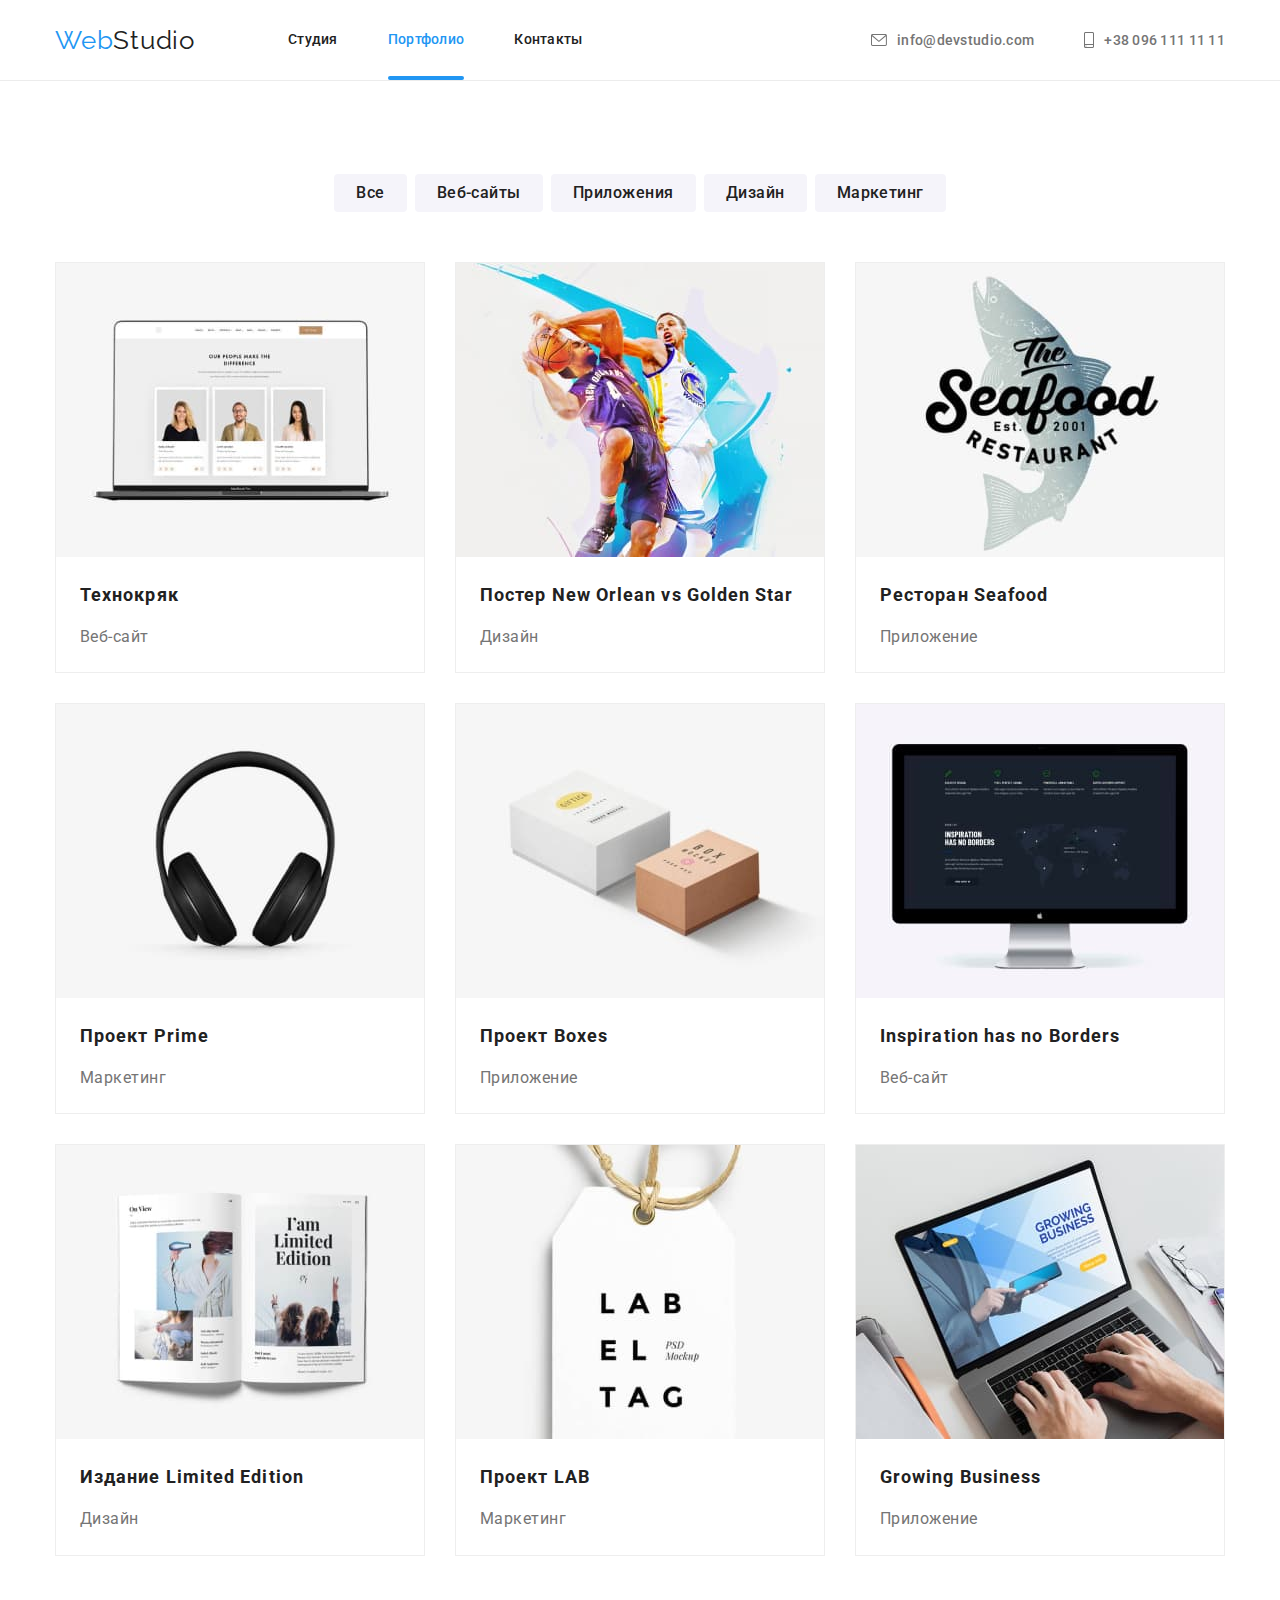
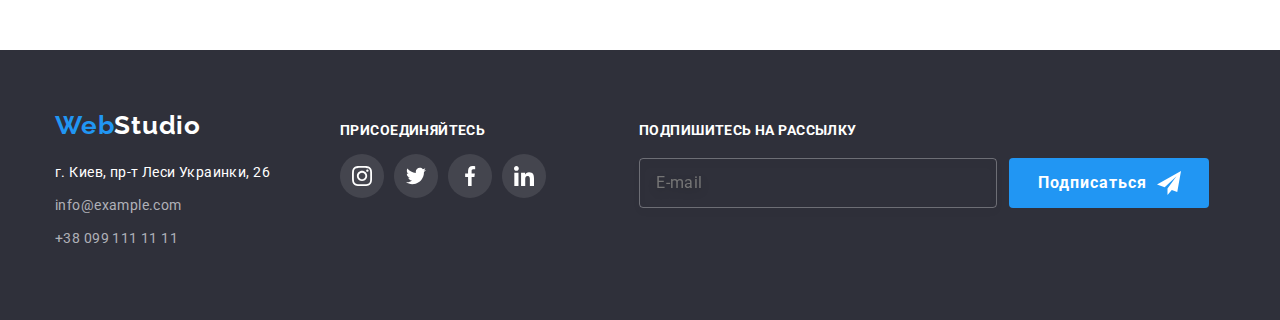
==== portfolio.html @ 24939586 "Копирование с ДЗ-6" ====
<!DOCTYPE html>
<html lang="ru">

<head>
  <meta charset="UTF-8" />
  <meta http-equiv="X-UA-Compatible" content="IE=edge" />
  <meta name="viewport" content="width=device-width, initial-scale=1.0" />
  <title>Document</title>
  <link rel="preconnect" href="https://fonts.googleapis.com" />
  <link rel="preconnect" href="https://fonts.gstatic.com" crossorigin />
  <link href="https://fonts.googleapis.com/css2?family=Raleway:wght@700&family=Roboto:wght@400;500;700;900&display=swap"
    rel="stylesheet" />
  <link rel="stylesheet"
    href="https://cdnjs.cloudflare.com/ajax/libs/modern-normalize/1.1.0/modern-normalize.min.css" />
  <link rel="stylesheet" href="./css/styles.css" />
</head>

<body class="page">
  <!-- Шапка сайта -->
  <header class="page-header">
    <nav class="container main-nav">
      <a href="./index.html" class="logo"> <span class="logos">Web</span>Studio</a>
      <ul class="site-nav list">
        <li class="lists"><a href="./index.html" class="link">Студия</a></li>
        <li class="lists"><a href="#" class="link current current-line">Портфолио</a></li>
        <li class="lists"><a href="#" class="link">Контакты</a></li>
      </ul>
      <ul class="contacts list">
        <li class="lists">
          <a href="mailto:info@devstudio.com" class="contact">
            <svg class="email-icon" width="16" height="12">
              <use href="./images/icons.svg?v=2#icon-email"></use>
            </svg>info@devstudio.com
          </a>
        </li>
        <li class="lists">
          <a href="tel:+380961111111" class="contact">
            <svg class="phone-icon" width="10" height="16">
              <use href="./images/icons.svg?v=2#icon-phone"></use>
            </svg>+38 096 111 11 11
          </a>
        </li>
      </ul>
    </nav>
  </header>

  <main class="main">
    <!-- Кнопки -->
    <section class="buttons">
      <div class="container">
        <h1 class="buttons-title-hidden">Галерея</h1>
        <ul class="button-items list">
          <li class="button-item">
            <button type="button" class="button primery">Все</button>
          </li>
          <li class="button-item">
            <button type="button" class="button primery">Веб-сайты</button>
          </li>
          <li class="button-item">
            <button type="button" class="button primery">Приложения</button>
          </li>
          <li class="button-item">
            <button type="button" class="button primery">Дизайн</button>
          </li>
          <li class="button-item">
            <button type="button" class="button primery">Маркетинг</button>
          </li>
        </ul>

        <!--Наши работы -->

        <ul class="project-list list">
          <li class="project-item">
            <a href="#">
              <div class="project-solution">
                <img src="./images/технокряк.jpg" alt="ноутбук" width="370" />
                <p class="project-text">Технокряк это современная площадка распространения коронавируса. Компании
                  используют эту платформу для цифрового
                  шпионажа и атак на защищённые сервера конкурентов.</p>
              </div>
              <div class="project-after-item">
                <h2 class="caption" te>Технокряк</h2>
                <p class="lead">Веб-сайт</p>
              </div>
            </a>
          </li>
          <li class="project-item">
            <a href="#">
              <div class="project-solution">
                <img src="./images/постерNEW.jpg" alt="баскетболисты" width="370" />
                <p class="project-text">Технокряк это современная площадка распространения коронавируса. Компании
                  используют эту платформу для цифрового
                  шпионажа и атак на защищённые сервера конкурентов.</p>
              </div>
              <div class="project-after-item">
                <h2 class="caption">Постер New Orlean vs Golden Star</h2>
                <p class="lead">Дизайн</p>
              </div>
            </a>
          </li>
          <li class="project-item">
            <a href="#">
              <div class="project-solution">
                <img src="./images/ресторан.jpg" alt="Рыба" width="370" />
                <p class="project-text">Технокряк это современная площадка распространения коронавируса. Компании
                  используют эту платформу для цифрового
                  шпионажа и атак на защищённые сервера конкурентов.</p>
              </div>
              <div class="project-after-item">
                <h2 class="caption">Ресторан Seafood</h2>
                <p class="lead">Приложение</p>
              </div>
            </a>
          </li>
          <li class="project-item">
            <a href="#">
              <div class="project-solution">
                <img src="./images/проектPrime.jpg" alt="наушники" width="370" />
                <p class="project-text">Технокряк это современная площадка распространения коронавируса. Компании
                  используют эту платформу для цифрового
                  шпионажа и атак на защищённые сервера конкурентов.</p>
              </div>
              <div class="project-after-item">
                <h2 class="caption">Проект Prime</h2>
                <p class="lead">Маркетинг</p>
              </div>
            </a>
          </li>
          <li class="project-item">
            <a href="#">
              <div class="project-solution">
                <img src="./images/проектBoxes.jpg" alt="коробки" width="370" />
                <p class="project-text">Технокряк это современная площадка распространения коронавируса. Компании
                  используют эту платформу для цифрового
                  шпионажа и атак на защищённые сервера конкурентов.</p>
              </div>
              <div class="project-after-item">
                <h2 class="caption">Проект Boxes</h2>
                <p class="lead">Приложение</p>
              </div>
            </a>
          </li>
          <li class="project-item">
            <a href="#">
              <div class="project-solution">
                <img src="./images/inspiration.jpg" alt="макбук" width="370" />
                <p class="project-text">Технокряк это современная площадка распространения коронавируса. Компании
                  используют эту платформу для цифрового
                  шпионажа и атак на защищённые сервера конкурентов.</p>
              </div>
              <div class="project-after-item">
                <h2 class="caption">Inspiration has no Borders</h2>
                <p class="lead">Веб-сайт</p>
              </div>
            </a>
          </li>
          <li class="project-item">
            <a href="#">
              <div class="project-solution">
                <img src="./images/издание.jpg" alt="журнал" width="370" />
                <p class="project-text">Технокряк это современная площадка распространения коронавируса. Компании
                  используют эту платформу для цифрового
                  шпионажа и атак на защищённые сервера конкурентов.</p>
              </div>
              <div class="project-after-item">
                <h2 class="caption">Издание Limited Edition</h2>
                <p class="lead">Дизайн</p>
              </div>
            </a>
          </li>
          <li class="project-item">
            <a href="#">
              <div class="project-solution">
                <img src="./images/проектLab.jpg" alt="бирка" width="370" height="294" />
                <p class="project-text">Технокряк это современная площадка распространения коронавируса. Компании
                  используют эту платформу для цифрового
                  шпионажа и атак на защищённые сервера конкурентов.</p>
              </div>
              <div class="project-after-item">
                <h2 class="caption">Проект LAB</h2>
                <p class="lead">Маркетинг</p>
              </div>
            </a>
          </li>
          <li class="project-item">
            <a href="#">
              <div class="project-solution">
                <img src="./images/growing.jpg" alt="руки на клавиатуре" width="370" />
                <p class="project-text">Технокряк это современная площадка распространения коронавируса. Компании
                  используют эту платформу для цифрового
                  шпионажа и атак на защищённые сервера конкурентов.</p>
              </div>
              <div class="project-after-item">
                <h2 class="caption">Growing Business</h2>
                <p class="lead">Приложение</p>
              </div>
            </a>
          </li>
        </ul>
      </div>
    </section>
  </main>

  <footer class="footer-menu">
    <!-- Подвал -->
    <div class="container footer">
      <div class="footer-container">
        <a href="./index.html" class="footer-logo">
          <span class="logos">Web</span>Studio</a>
        <address class="address">
          <ul class="address-list list">
            <li class="address-item">
              <a href="" class="footer-address">г. Киев, пр-т Леси Украинки, 26</a>
            </li>
            <li class="address-item">
              <a href="mailto:info@example.com" class="footer-contact">info@example.com</a>
            </li>
            <li class="address-item">
              <a href="tel:+380991111111" class="footer-contact">+38 099 111 11 11</a>
            </li>
          </ul>
        </address>
      </div>
      <div class="aside">
        <h3 class="aside-title">Присоединяйтесь</h3>
        <ul class="aside-list list">
          <li class="aside-item">
            <a href="#" class="aside-link">
              <svg class="aside-icon">
                <use href="./images/icons.svg?v=2#icon-instagram"></use>
              </svg>
            </a>
          </li>
          <li class="aside-item">
            <a href="#" class="aside-link">
              <svg class="aside-icon">
                <use href="./images/icons.svg?v=2#icon-twitter"></use>
              </svg>
            </a>
          </li>
          <li class="aside-item">
            <a href="#" class="aside-link">
              <svg class="aside-icon">
                <use href="./images/icons.svg?v=2#icon-facebook"></use>
              </svg>
            </a>
          </li>
          <li class="aside-item">
            <a href="#" class="aside-link">
              <svg class="aside-icon">
                <use href="./images/icons.svg?v=2#icon-linkedin"></use>
              </svg>
            </a>
          </li>
        </ul>
      </div>
      <div class="footer-middle">
        <h3 class="middle-title">Подпишитесь на рассылку</h3>
        <form action="middle-form">
          <div class="middle-field">
            <label class="middle-label" for="user-email"></label>
            <input type="text" class="middle-input" name="user-email" placeholder="E-mail" minlength="2"
              id="user-email" />
            <div class="middle-submit">
              <button type="submit" class="button-middle">
                <svg class="middle-icon" width="24" heidht="24">
                  <use href="./images/icons.svg?v=2#icon-iconsend"></use>
                </svg>Подписаться</button>
            </div>
          </div>
        </form>
      </div>
  </footer>
</body>

</html>
---- css/styles.css ----
.html {
  box-sizing: border-box;
}

a {
  text-decoration: none;
}

*,
*::before,
*::after {
  /* box-sizing: inherit; */
}

:root {
  --primary-text-color: #212121;
  --secondory-text-color: #757575;
  --text-title-color: #ffffff;
  --accent-color: #2196f3;
  --accent-shadow-color: rgba(0, 0, 0, 0.15);
  --primary-bg-color: #ffffff;
  --secondary-bg-color: #f5f4fa;
  --top-line-bg-color: #ececec;
  --footer-bg-color: #2f303a;
  --box-project-color: #eeeeee;
  --box-klients-color: #afb1b8;
  --first-social-color: #afb1b8;
  --secondary-social-color: #ffffff;
  --background-social-color: #2196f3;
  --footer-social-color: rgba(255, 255, 255, 0.1);
  --footer-contact-color: color:  rgba(255, 255, 255, 0.6);
  --feature-bg-color: rgba(47, 48, 58, 0.8);
  --overlay-modal-color: rgba(0, 0, 0, 0.2);
  --project-bg-color: rgba(33, 150, 243, 0.9);
  --close-icon-color: #000000;
}

.page {
  margin: 0;
  padding-top: 80px;
  font-family: Roboto, sans-serif;
  color: var(--primary-text-color);
}

.container {
  display: block;
  width: 1200px;
  padding-left: 15px;
  padding-right: 15px;
  margin: 0 auto;
}

h1,
h2,
h3,
h4,
h5,
h6,
p,
ul {
  margin-top: 0;
  margin-bottom: 0;
}

button {
  cursor: pointer;
}

img {
  display: block;
}

.list {
  padding: 0;
  margin: 0;
  list-style: none;
}

.visually-hidden {
  position: absolute;
  white-space: nowrap;
  width: 1px;
  height: 1px;
  overflow: hidden;
  border: 0;
  padding: 0;
  clip: rect(0 0 0 0);
  clip-path: inset(50%);
  margin: -1px;
}
/* CSS для imdex.html */

/* Шапка сайта */

.page-header {
  position: fixed;
  width: 100%;
  top: 0;
  left: 0;
  min-height: 80px;
  background-color: var(--primary-bg-color);
  z-index: 1;
}

.main-nav {
  display: flex;
  align-items: center;
}

.logo {
  font-family: Raleway;
  font-size: 26px;
  line-height: 1.19;
  letter-spacing: 0.03em;
  color: var(--primary-text-color);
}

.logos {
  color: var(--accent-color);
}

.site-nav {
  display: flex;
  margin-left: 93px;
}

.site-nav .lists:last-child {
  margin-right: 0;
}

.site-nav .lists + .lists {
  margin-left: 50px;
}

.link {
  position: relative;
}

.link.current-line::after {
  position: absolute;
  left: 0;
  bottom: 0;
  content: "";
  width: 100%;
  height: 4px;
  background-color: var(--accent-color);
  border-radius: 2px;
}

.site-nav .link {
  display: block;
  padding-top: 32px;
  padding-bottom: 32px;

  font-weight: 500;
  font-size: 14px;
  line-height: 1.14;
  letter-spacing: 0.02em;
  color: var(--primary-text-color);

  transition: color 250ms cubic-bezier(0.4, 0, 0.2, 1);
}

.site-nav .link:hover,
.site-nav .link:focus {
  color: var(--accent-color);
}

.site-nav .link.current {
  color: var(--accent-color);
}

.contacts {
  display: flex;
  position: relative;
  align-items: center;
  margin-left: auto;
}

.contacts .lists + .lists {
  margin-left: 50px;
}

.contacts .contact {
  font-weight: 500;
  font-size: 14px;
  line-height: 16px;
  letter-spacing: 0.02em;
  color: var(--secondory-text-color);
}

.email-icon,
.phone-icon {
  margin-right: 10px;
}

.contact {
  display: flex;
  align-items: center;
  justify-content: center;
  fill: var(--secondory-text-color);
  padding: 32px 0px;

  transition: color fill 250ms cubic-bezier(0.4, 0, 0.2, 1),
    fill 250ms cubic-bezier(0.4, 0, 0.2, 1);
}

.contact + .contact {
  margin-right: 10px;
}

.contacts .contact:hover,
.contacts .contact:focus {
  color: var(--accent-color);
}

.contact:hover .email-icon,
.contact:hover .phone-icon,
.contact:focus .email-icon,
.contact:focus .phone-icon {
  fill: var(--accent-color);
}

.page-header {
  border-bottom: 1px solid var(--top-line-bg-color);
}

/* Герой */

.hero {
  padding-top: 200px;
  padding-bottom: 200px;
  text-align: center;
  background-color: var(--footer-bg-color);
  color: var(--text-title-color);
}

.hero-img {
  position: relative;
  display: block;
  max-width: 1600px;
  min-height: 600px;
  margin-right: auto;
  margin-left: auto;
  background: linear-gradient(
      to right,
      rgba(47, 48, 58, 0.4),
      rgba(47, 48, 58, 0.4)
    ),
    url("../images/hero.jpg");
}

.hero-title {
  margin: 0 auto;
  margin-bottom: 30px;
  width: 696px;
  font-weight: 900;
  font-size: 44px;
  line-height: 1.36;
  letter-spacing: 0.06em;
  text-transform: uppercase;
  color: var(--text-title-color);
}

.button {
  display: inline-block;
  border-radius: 4px;
  border: transparent;
  padding: 10px 32px;

  font-family: Roboto;
  font-weight: bold;
  font-size: 16px;
  line-height: 1.9;

  align-items: center;
  text-align: center;
  letter-spacing: 0.06em;
  color: var(--text-title-color);
  background-color: var(--accent-color);
  cursor: pointer;
  box-shadow: 0px 4px 4px var(--accent-shadow);
}

/* Особенности */

.section {
  padding-top: 94px;
  padding-bottom: 94px;
}

.box-icon {
  display: inline-flex;
  justify-content: center;
  align-items: center;
  width: 270px;
  height: 120px;
  background-color: var(--secondary-bg-color);
  background-repeat: no-repeat;
  margin-bottom: 30px;
  border-radius: 4px;
}

.item-icon {
  width: 70px;
  height: 70px;
}

.title {
  margin-bottom: 10px;

  font-style: normal;
  font-weight: bold;
  font-size: 14px;
  line-height: 1.14;
  letter-spacing: 0.03em;
  text-transform: uppercase;
  color: var(--primary-text-color);
}

.text {
  font-style: normal;
  font-weight: normal;
  font-size: 14px;
  line-height: 1.71;
  letter-spacing: 0.03em;
  color: var(--secondory-text-color);
}

.feature-list {
  display: flex;
}

.item {
  width: 270px;
}

.feature-list .item + .item {
  margin-left: 30px;
}

.feature-list .title {
  color: var(--primary-text-color);
}

.feature-list .text {
  color: var(--secondory-text-color);
}
/* Чем мы занимаемся */

.section-work {
  padding-bottom: 94px;
}

.work {
  margin-bottom: 50px;

  font-weight: bold;
  font-size: 36px;
  line-height: 1.17;
  text-align: center;
  letter-spacing: 0.03em;
}

.section-work .work {
  color: var(--primary-text-color);
}

.work-list {
  display: flex;
  justify-content: space-between;
}

.product-apps {
  position: relative;
}

.product-apps::before {
  position: absolute;
  content: "";
  width: 370px;
  height: 70px;
  bottom: 1%;
  background-color: var(--feature-bg-color);
}

.product-apps-text {
  position: absolute;
  bottom: -8%;
  right: 15%;
  width: 270px;
  height: 70px;
  font-weight: bold;
  font-size: 14px;
  line-height: 16px;
  text-align: center;
  letter-spacing: 0.03em;
  text-transform: uppercase;
  color: var(--text-title-color);
}

/* Наша команда */

.user {
  padding-top: 94px;
  padding-bottom: 94px;
  background-color: var(--secondary-bg-color);
}

.galery {
  margin-bottom: 50px;
  font-weight: bold;
  font-size: 36px;
  line-height: 1.16;
  text-align: center;
  letter-spacing: 0.03em;
}

.galery-list {
  display: flex;
  justify-content: space-between;
}

.user .galery {
  color: var(--primary-text-color);
}

.galery-item {
  margin-left: 30px;
  box-shadow: 0px 1px 3px rgba(0, 0, 0, 0.12), 0px 1px 1px rgba(0, 0, 0, 0.14),
    0px 2px 1px rgba(0, 0, 0, 0.2);
  border-radius: 0px 0px 4px 4px;
  background-color: var(--primary-bg-color);
}

.galery-item:nth-last-child(4n) {
  margin-left: 0;
}

.head {
  padding-top: 30px;
}

.headline {
  margin-bottom: 10px;
  font-weight: 500;
  font-size: 16px;
  line-height: 1.19;
  text-align: center;
  letter-spacing: 0.03em;
}

.tagline {
  font-weight: normal;
  font-size: 16px;
  line-height: 1.19;
  text-align: center;
  letter-spacing: 0.03em;
  color: var(--secondory-text-color);
}

.social-list {
  display: flex;
  justify-content: center;
  padding-top: 16px;
  padding-bottom: 30px;
}

.social-item + .social-item {
  margin-left: 10px;
}

.social-link {
  width: 44px;
  height: 44px;
  border-radius: 50%;
  display: flex;
  align-items: center;
  justify-content: center;
  fill: var(--first-social-color);

  transition: fill 250ms cubic-bezier(0.4, 0, 0.2, 1),
    background-color 250ms cubic-bezier(0.4, 0, 0.2, 1);
}

.social-icon {
  width: 20px;
  height: 20px;
}

.social-link:hover,
.social-link:focus {
  background-color: var(--background-social-color);
}

.social-link:hover .social-icon,
.social-link:focus .social-icon {
  fill: var(--secondary-social-color);
}

/* Наши клиенты */

.clients {
  padding-top: 94px;
  padding-bottom: 94px;
}

.clients-title {
  margin-bottom: 50px;
  font-weight: bold;
  font-size: 36px;
  line-height: 1.16;
  text-align: center;
  letter-spacing: 0.03em;
}

.clients-list {
  display: flex;
  position: relative;
  justify-content: space-between;
}

.clients-link {
  display: inline-flex;
  justify-content: center;
  padding: 16px 32px;
  width: 170px;
  height: 92px;
  border-radius: 4px;
  border: 1px solid var(--box-klients-color);
  fill: var(--box-klients-color);

  transition: fill 250ms cubic-bezier(0.4, 0, 0.2, 1),
    border 250ms cubic-bezier(0.4, 0, 0.2, 1);
}

.clients-link {
  margin-left: 30px;
}

.clients-link:last-child {
  margin-left: 0;
}

.clients-link:hover,
.clients-link:focus {
  fill: var(--accent-color);
  border: 1px solid var(--accent-color);
}

/* Подвал */

.footer-menu {
  padding-top: 60px;
  padding-bottom: 60px;
  background-color: var(--footer-bg-color);
}

.footer-logo {
  display: inline-block;
  margin-bottom: 20px;
}

.footer-logo {
  font-family: Raleway;
  font-weight: bold;
  font-size: 26px;
  line-height: 1.19;
  letter-spacing: 0.03em;
  color: var(--primary-text-color);
  color: var(--text-title-color);
}

.address-item {
  margin-bottom: 9px;
}

.address-list {
  margin-right: 70px;
}

.footer-address {
  font-style: normal;
  font-weight: normal;
  font-size: 14px;
  line-height: 1.71;
  letter-spacing: 0.03em;
  color: var(--secondary-social-color);

  transition: color 250ms cubic-bezier(0.4, 0, 0.2, 1);
}

.footer-contact {
  margin-bottom: 60px;

  font-weight: normal;
  font-style: normal;
  font-size: 14px;
  line-height: 1.71;
  letter-spacing: 0.03em;
  color: var(--first-social-color);

  transition: color 250ms cubic-bezier(0.4, 0, 0.2, 1);
}

.address-list .footer-address:focus,
.address-list .footer-address:hover {
  color: var(--accent-color);
}

.address-list .footer-contact:focus,
.address-list .footer-contact:hover {
  color: var(--accent-color);
}

.footer {
  display: flex;
}

.aside {
  display: block;
  padding-top: 12px;
  margin-right: 93px;
}

.aside-title,
.middle-title {
  font-weight: bold;
  font-size: 14px;
  line-height: 16px;
  letter-spacing: 0.03em;
  text-transform: uppercase;
  color: var(--text-title-color);
}

.aside-list {
  display: flex;
  padding-top: 16px;
}

.aside-item + .aside-item {
  margin-left: 10px;
}

.aside-link {
  display: flex;
  width: 44px;
  height: 44px;
  border-radius: 50%;
  align-items: center;
  justify-content: center;
  fill: var(--secondary-social-color);
  background-color: var(--footer-social-color);

  transition: background-color 250ms cubic-bezier(0.4, 0, 0.2, 1),
    fill 250ms cubic-bezier(0.4, 0, 0.2, 1);
}

.aside-icon {
  width: 20px;
  height: 20px;
}

.aside-link:hover,
.aside-link:focus {
  background-color: var(--background-social-color);
}

.aside-link:hover .aside-icon,
.aside-link:focus .aside-icon {
  fill: var(--secondary-social-color);
}

.middle-title {
  padding-top: 12px;
  margin-bottom: 20px;
}

.button-middle {
  display: flex;
  flex-direction: row-reverse;
  padding: 10px 62px 10px 29px;
}

.button-middle {
  display: flex;
  align-items: center;
  text-align: center;
  font-weight: bold;
  font-size: 16px;
  line-height: 1.85;
  border-radius: 4px;
  border: transparent;
  letter-spacing: 0.06em;
  color: var(--text-title-color);
  background-color: var(--accent-color);
  position: relative;
  width: 200px;
  height: 50px;
  margin-right: 10px;
  box-sizing: border-box;
}

.middle-field {
  display: flex;
}

.middle-submit {
  position: relative;
}

.middle-icon {
  position: absolute;
  right: 28px;
  top: 50%;
  transform: translateY(-50%);
}

.middle-input {
  font-size: 16px;
  line-height: 20px;
  width: 358px;
  height: 50px;
  margin-right: 12px;
  padding-left: 16px;
  border-radius: 5px;
  outline: none;
  letter-spacing: 0.03em;
  color: rgba(255, 255, 255, 0.6);
  border: 1px solid rgba(255, 255, 255, 0.3);
  box-sizing: border-box;
  filter: drop-shadow(0px 4px 4px rgba(0, 0, 0, 0.15));
  border-radius: 4px;
  background-color: transparent;

  transition: color 250ms cubic-bezier(0.4, 0, 0.2, 1) border 250ms
    cubic-bezier(0.4, 0, 0.2, 1) filter 250ms cubic-bezier(0.4, 0, 0.2, 1);
}

/* CSS для portfolio.html */

/* Кнопки */

.buttons {
  padding-top: 94px;
  padding-bottom: 94px;
}

.buttons-title-hidden {
  position: absolute;
  white-space: nowrap;
  width: 1px;
  height: 1px;
  overflow: hidden;
  border: 0;
  padding: 0;
  clip: rect(0 0 0 0);
  clip-path: inset(50%);
  margin: -1px;
}

.button-items {
  display: flex;
  justify-content: center;
  margin-bottom: 50px;

  transition: box-shadow 250ms cubic-bezier(0.4, 0, 0.2, 1);
}

.button-items .button-item + .button-item {
  margin-left: 8px;
}

.button.primery {
  padding: 6px 22px;

  font-style: normal;
  font-weight: 500;
  font-size: 16px;
  line-height: 1.6;
  text-align: center;
  letter-spacing: 0.03em;

  transition: color 250ms cubic-bezier(0.4, 0, 0.2, 1) background-color 250ms
    cubic-bezier(0.4, 0, 0.2, 1);
}

.button.primery {
  color: var(--primary-text-color);
  background-color: var(--secondary-bg-color);
}

.button.primery:hover,
.button.primery:focus {
  color: var(--text-title-color);
  background-color: var(--accent-color);
}

.button-item:hover {
  box-shadow: 0px 4px 4px rgba(0, 0, 0, 0.25);
}

/* Наши работы */

.project-list {
  display: flex;
  flex-wrap: wrap;
}

.project-item {
  position: relative;
  width: 370px;
  border: 1px solid var(--box-project-color);
  margin-right: 30px;
  margin-bottom: 30px;

  transition: box-shadow 250ms cubic-bezier(0.4, 0, 0.2, 1);
}

.project-item:hover {
  box-shadow: 0px 1px 1px rgba(0, 0, 0, 0.12), 0px 4px 4px rgba(0, 0, 0, 0.06),
    1px 4px 6px rgba(0, 0, 0, 0.16);
}

.project-after-item {
  padding-top: 20px;
  padding-bottom: 20px;
  padding-left: 24px;
}

.project-item:nth-child(3n) {
  margin-right: 0;
}

.project-item:nth-last-child(-n + 3) {
  margin-bottom: 0;
}

.project-solution {
  position: relative;
  overflow: hidden;
}

.project-text {
  position: absolute;
  display: inline-block;
  top: 0;
  left: 0;
  padding: 63px 24px;
  font-weight: normal;
  font-size: 18px;
  line-height: 1.56;
  letter-spacing: 0.03em;
  color: var(--text-title-color);
  background-color: var(--background-social-color);
  height: 294px;
  transform: translateY(100%);

  transition: transform 250ms cubic-bezier(0.4, 0, 0.2, 1);
  overflow: auto;
}

.project-solution:hover .project-text {
  transform: translateY(0);
}

.caption {
  margin-bottom: 9px;

  font-weight: bold;
  font-size: 18px;
  line-height: 2;
  font-style: normal;
  letter-spacing: 0.06em;
  color: var(--primary-text-color);
}

.lead {
  font-weight: normal;
  font-size: 16px;
  line-height: 1.9;
  letter-spacing: 0.03em;
  color: var(--secondory-text-color);
}

.backdrop {
  position: fixed;
  top: 0;
  left: 0;
  width: 100vw;
  height: 100vh;
  background-color: var(--overlay-modal-color);

  opacity: 1;
  transition: opacity 250ms cubic-bezier(0.4, 0, 0.2, 1);
}

.backdrop.is-hidden {
  opacity: 0;
  pointer-events: none;
}

.backdrop.is-hidden .modal {
  transform: translate(-50%, -50%) scale(0.9);
}

.modal {
  position: absolute;
  top: 50%;
  left: 50%;
  min-height: 581px;
  min-width: 528px;
  padding: 40px;
  border-radius: 4px;
  background-color: var(--primary-bg-color);

  transform: translate(-50%, -50%) scale(1);
  transition: transform 250ms cubic-bezier(0.4, 0, 0.2, 1);
}

.button-modal {
  font-weight: bold;
  font-size: 16px;
  line-height: 1.85;
  padding: 10px 55px 10px 56px;
  display: flex;
  align-items: center;
  text-align: center;
  border-radius: 4px;
  border: transparent;
  letter-spacing: 0.06em;
  color: var(--text-title-color);
  background-color: var(--accent-color);
  margin-left: 130px;
  box-shadow: 0px 1px 3px rgba(0, 0, 0, 0.12), 0px 1px 1px rgba(0, 0, 0, 0.14),
    0px 2px 1px rgba(0, 0, 0, 0.2);
  border-radius: 4px;
}

.close-link {
  position: absolute;
  display: flex;
  justify-content: center;
  align-items: center;
  width: 30px;
  height: 30px;
  top: 8px;
  right: 8px;
  border-radius: 50%;
  fill: var(--close-icon-color);
  background-color: transparent;
  border: 1px solid rgba(0, 0, 0, 0.1);

  transition: fill 250ms cubic-bezier(0.4, 0, 0.2, 1);
}

.close-icon {
  width: 18px;
  height: 18px;
}

.close-link:hover .close-icon {
  fill: var(--accent-color);
}

.modal-title {
  margin-bottom: 12px;
  font-weight: bold;
  font-size: 20px;
  line-height: 23px;
  text-align: center;
  letter-spacing: 0.03em;
  color: #212121;
}

.modal-field {
  margin-bottom: 10px;
}

.modal-label {
  font-weight: normal;
  font-size: 12px;
  line-height: 1.67;
  letter-spacing: 0.01em;
  color: #757575;
}

.input-wrapper {
  position: relative;
}

.modal-input:focus {
  border-color: var(--accent-color);
}

.modal-input:focus + .modal-icon {
  fill: var(--accent-color);
}

.modal-input,
.modal-text {
  width: 100%;
  height: 40px;
  border-radius: 5px;
  outline: none;
  border: 1px solid rgba(33, 33, 33, 0.2);
  background-color: transparent;
  padding-left: 42px;
  padding-right: 20px;

  transition: border color 250ms cubic-bezier(0.4, 0, 0.2, 1) fill 250ms
    cubic-bezier(0.4, 0, 0.2, 1);
}

.modal-text {
  height: 100px;
  padding-bottom: 10px;
  padding-top: 10px;
  margin-bottom: 10px;
  padding-left: 16px;
  resize: none;
}

.modal-icon {
  position: absolute;
  left: 15px;
  top: 20px;
  transform: translateY(-50%);
}

.modal-check-text {
  font-weight: normal;
  font-size: 14px;
  line-height: 1.71;
  letter-spacing: 0.03em;
  margin-bottom: 20px;
  color: #757575;
}

.check-icon {
  position: absolute;
  fill: transparent;
}

.policy {
  margin-bottom: 40px;
}

.modal-check-text {
  padding-left: 20px;
}

.modal-check-text span {
  font-size: 14px;
  line-height: 1.71;
  letter-spacing: 0.03em;
  width: 15px;
  height: 15px;
  border: 2px solid #303030;
  border-radius: 2px;
  margin-right: 5px;

  display: inline-flex;
  align-items: centcenter;
  justify-content: center;
  color: #757575;
}

.check-policy {
  text-decoration: underline;
  color: var(--accent-color);
}

.modal-check:checked + .modal-check-text span {
  background-color: var(--accent-color);
  border: none;
}

.modal-check:checked + .modal-check-text svg {
  fill: #ffffff;
}
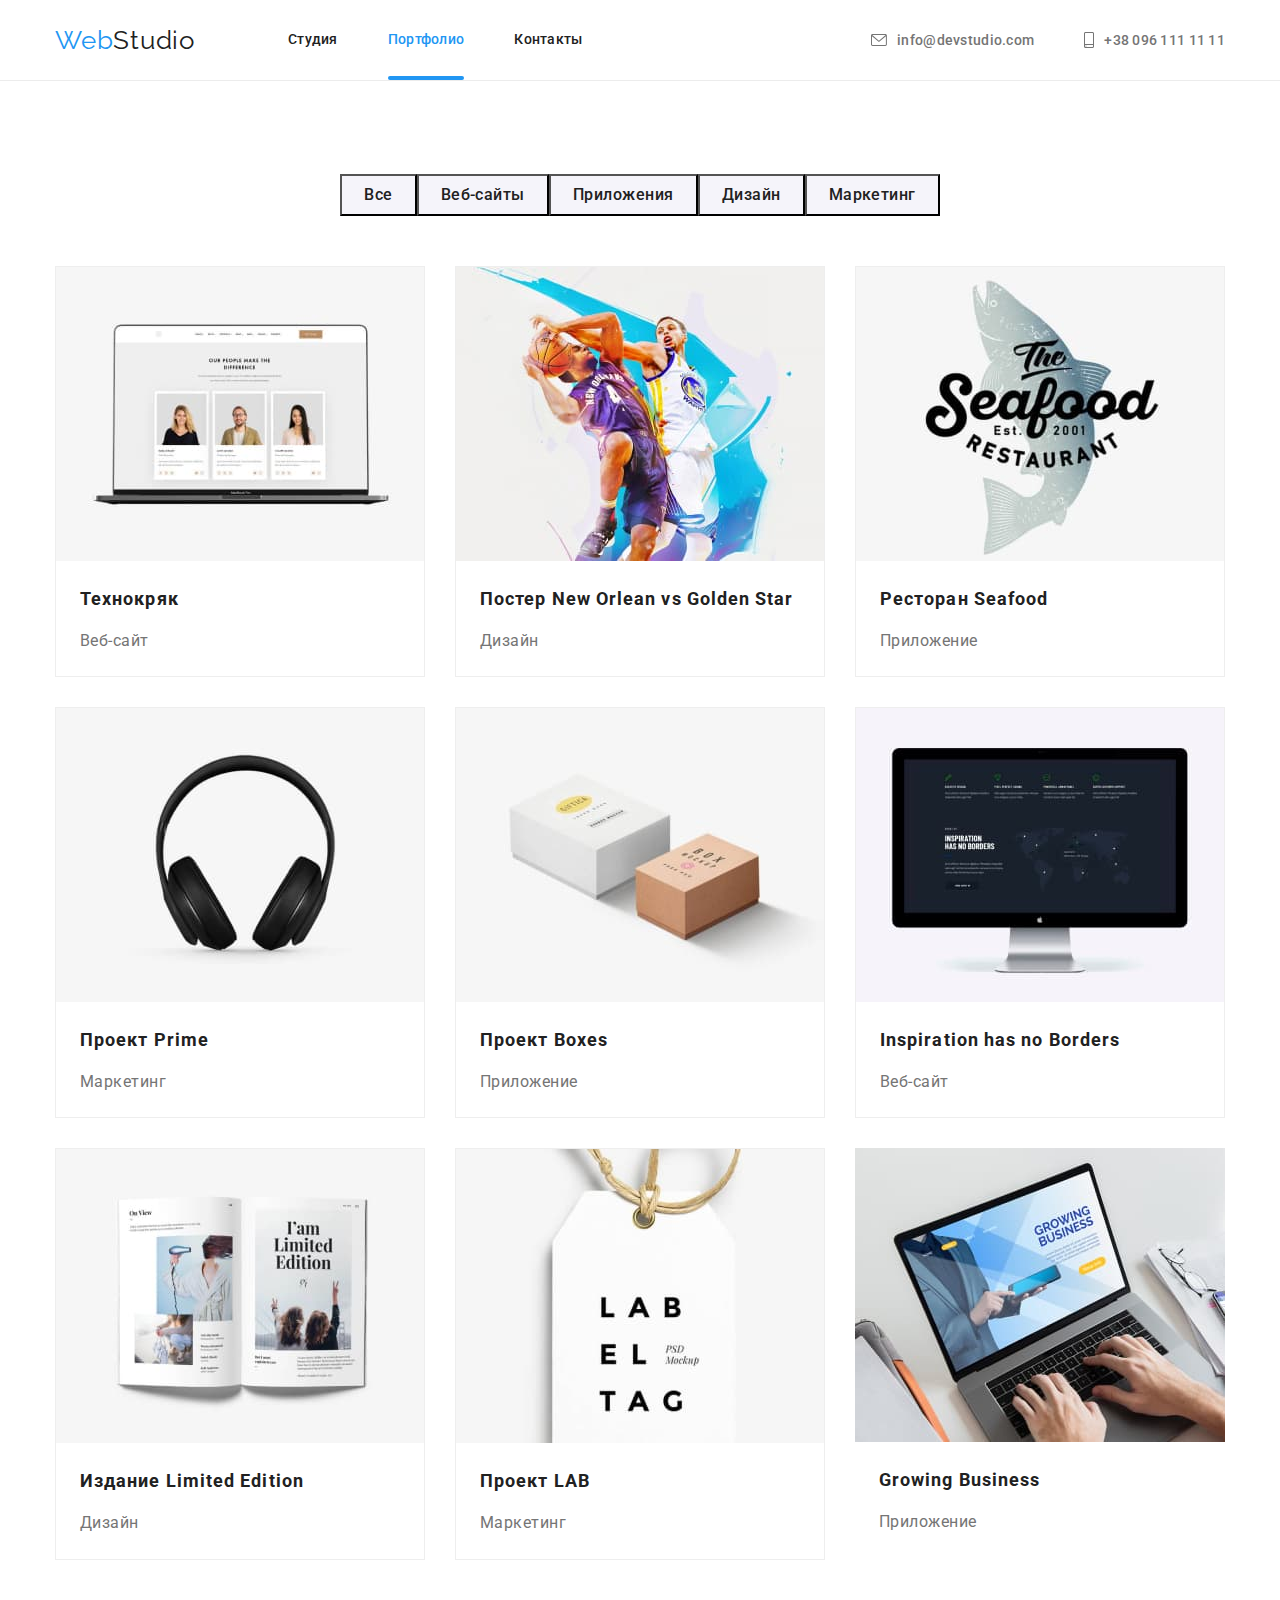
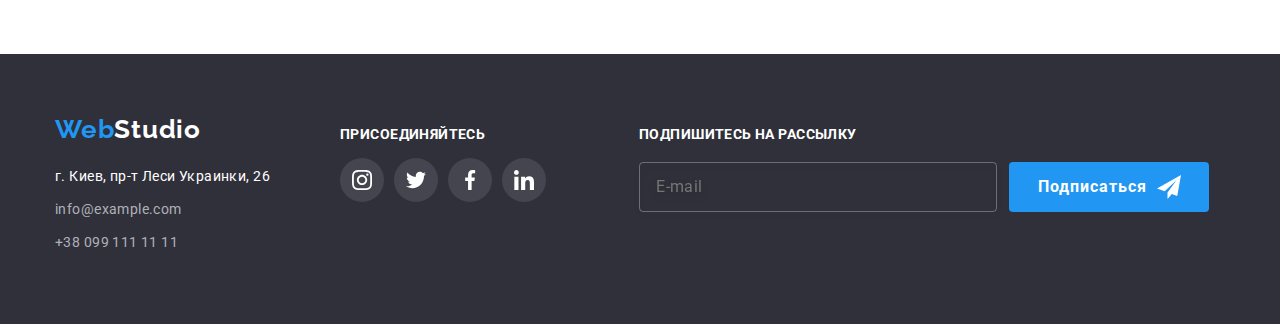
==== commit cdcdb25b: "рефакторинг" ====
--- a/portfolio.html
+++ b/portfolio.html
@@ -12,7 +12,8 @@
     rel="stylesheet" />
   <link rel="stylesheet"
     href="https://cdnjs.cloudflare.com/ajax/libs/modern-normalize/1.1.0/modern-normalize.min.css" />
-  <link rel="stylesheet" href="./css/styles.css" />
+  <!-- <link rel="stylesheet" href="./css/styles.css" /> -->
+  <link rel="stylesheet" href="./css/main.css">
 </head>
 
 <body class="page">
@@ -47,152 +48,152 @@
   <main class="main">
     <!-- Кнопки -->
     <section class="buttons">
-      <div class="container">
-        <h1 class="buttons-title-hidden">Галерея</h1>
-        <ul class="button-items list">
-          <li class="button-item">
-            <button type="button" class="button primery">Все</button>
-          </li>
-          <li class="button-item">
-            <button type="button" class="button primery">Веб-сайты</button>
-          </li>
-          <li class="button-item">
-            <button type="button" class="button primery">Приложения</button>
-          </li>
-          <li class="button-item">
-            <button type="button" class="button primery">Дизайн</button>
-          </li>
-          <li class="button-item">
-            <button type="button" class="button primery">Маркетинг</button>
+      <div class="container buttons__conteiner">
+        <h1 class="buttons__title-hidden">Галерея</h1>
+        <ul class="buttons__items list">
+          <li class="buttons__item">
+            <button type="button" class="buttons__primery button">Все</button>
+          </li>
+          <li class="buttons__item">
+            <button type="button" class="buttons__primery button">Веб-сайты</button>
+          </li>
+          <li class="buttons__item">
+            <button type="button" class="buttons__primery button">Приложения</button>
+          </li>
+          <li class="buttons__item">
+            <button type="button" class="buttons__primery button">Дизайн</button>
+          </li>
+          <li class="buttons__item">
+            <button type="button" class="buttons__primery button">Маркетинг</button>
           </li>
         </ul>
 
         <!--Наши работы -->
 
         <ul class="project-list list">
-          <li class="project-item">
-            <a href="#">
-              <div class="project-solution">
+          <li class="project-list__item">
+            <a href="#">
+              <div class="project-list__solution">
                 <img src="./images/технокряк.jpg" alt="ноутбук" width="370" />
-                <p class="project-text">Технокряк это современная площадка распространения коронавируса. Компании
-                  используют эту платформу для цифрового
-                  шпионажа и атак на защищённые сервера конкурентов.</p>
-              </div>
-              <div class="project-after-item">
-                <h2 class="caption" te>Технокряк</h2>
-                <p class="lead">Веб-сайт</p>
-              </div>
-            </a>
-          </li>
-          <li class="project-item">
-            <a href="#">
-              <div class="project-solution">
+                <p class="project-list__text">Технокряк это современная площадка распространения коронавируса. Компании
+                  используют эту платформу для цифрового
+                  шпионажа и атак на защищённые сервера конкурентов.</p>
+              </div>
+              <div class="project-list__after-item">
+                <h2 class="project-list__caption" te>Технокряк</h2>
+                <p class="project-list__lead">Веб-сайт</p>
+              </div>
+            </a>
+          </li>
+          <li class="project-list__item">
+            <a href="#">
+              <div class="project-list__solution">
                 <img src="./images/постерNEW.jpg" alt="баскетболисты" width="370" />
-                <p class="project-text">Технокряк это современная площадка распространения коронавируса. Компании
-                  используют эту платформу для цифрового
-                  шпионажа и атак на защищённые сервера конкурентов.</p>
-              </div>
-              <div class="project-after-item">
-                <h2 class="caption">Постер New Orlean vs Golden Star</h2>
-                <p class="lead">Дизайн</p>
-              </div>
-            </a>
-          </li>
-          <li class="project-item">
-            <a href="#">
-              <div class="project-solution">
+                <p class="project-list__text">Технокряк это современная площадка распространения коронавируса. Компании
+                  используют эту платформу для цифрового
+                  шпионажа и атак на защищённые сервера конкурентов.</p>
+              </div>
+              <div class="project-list__after-item">
+                <h2 class="project-list__caption">Постер New Orlean vs Golden Star</h2>
+                <p class="project-list__lead">Дизайн</p>
+              </div>
+            </a>
+          </li>
+          <li class="project-list__item">
+            <a href="#">
+              <div class="project-list__solution">
                 <img src="./images/ресторан.jpg" alt="Рыба" width="370" />
-                <p class="project-text">Технокряк это современная площадка распространения коронавируса. Компании
-                  используют эту платформу для цифрового
-                  шпионажа и атак на защищённые сервера конкурентов.</p>
-              </div>
-              <div class="project-after-item">
-                <h2 class="caption">Ресторан Seafood</h2>
-                <p class="lead">Приложение</p>
-              </div>
-            </a>
-          </li>
-          <li class="project-item">
-            <a href="#">
-              <div class="project-solution">
+                <p class="project-list__text">Технокряк это современная площадка распространения коронавируса. Компании
+                  используют эту платформу для цифрового
+                  шпионажа и атак на защищённые сервера конкурентов.</p>
+              </div>
+              <div class="project-list__after-item">
+                <h2 class="project-list__caption">Ресторан Seafood</h2>
+                <p class="project-list__lead">Приложение</p>
+              </div>
+            </a>
+          </li>
+          <li class="project-list__item">
+            <a href="#">
+              <div class="project-list__solution">
                 <img src="./images/проектPrime.jpg" alt="наушники" width="370" />
-                <p class="project-text">Технокряк это современная площадка распространения коронавируса. Компании
-                  используют эту платформу для цифрового
-                  шпионажа и атак на защищённые сервера конкурентов.</p>
-              </div>
-              <div class="project-after-item">
-                <h2 class="caption">Проект Prime</h2>
-                <p class="lead">Маркетинг</p>
-              </div>
-            </a>
-          </li>
-          <li class="project-item">
-            <a href="#">
-              <div class="project-solution">
+                <p class="project-list__text">Технокряк это современная площадка распространения коронавируса. Компании
+                  используют эту платформу для цифрового
+                  шпионажа и атак на защищённые сервера конкурентов.</p>
+              </div>
+              <div class="project-list__after-item">
+                <h2 class="project-list__caption">Проект Prime</h2>
+                <p class="project-list__lead">Маркетинг</p>
+              </div>
+            </a>
+          </li>
+          <li class="project-list__item">
+            <a href="#">
+              <div class="project-list__solution">
                 <img src="./images/проектBoxes.jpg" alt="коробки" width="370" />
-                <p class="project-text">Технокряк это современная площадка распространения коронавируса. Компании
-                  используют эту платформу для цифрового
-                  шпионажа и атак на защищённые сервера конкурентов.</p>
-              </div>
-              <div class="project-after-item">
-                <h2 class="caption">Проект Boxes</h2>
-                <p class="lead">Приложение</p>
-              </div>
-            </a>
-          </li>
-          <li class="project-item">
-            <a href="#">
-              <div class="project-solution">
+                <p class="project-list__text">Технокряк это современная площадка распространения коронавируса. Компании
+                  используют эту платформу для цифрового
+                  шпионажа и атак на защищённые сервера конкурентов.</p>
+              </div>
+              <div class="project-list__after-item">
+                <h2 class="project-list__caption">Проект Boxes</h2>
+                <p class="project-list__lead">Приложение</p>
+              </div>
+            </a>
+          </li>
+          <li class="project-list__item">
+            <a href="#">
+              <div class="project-list__solution">
                 <img src="./images/inspiration.jpg" alt="макбук" width="370" />
-                <p class="project-text">Технокряк это современная площадка распространения коронавируса. Компании
-                  используют эту платформу для цифрового
-                  шпионажа и атак на защищённые сервера конкурентов.</p>
-              </div>
-              <div class="project-after-item">
-                <h2 class="caption">Inspiration has no Borders</h2>
-                <p class="lead">Веб-сайт</p>
-              </div>
-            </a>
-          </li>
-          <li class="project-item">
-            <a href="#">
-              <div class="project-solution">
+                <p class="project-list__text">Технокряк это современная площадка распространения коронавируса. Компании
+                  используют эту платформу для цифрового
+                  шпионажа и атак на защищённые сервера конкурентов.</p>
+              </div>
+              <div class="project-list__after-item">
+                <h2 class="project-list__caption">Inspiration has no Borders</h2>
+                <p class="project-list__lead">Веб-сайт</p>
+              </div>
+            </a>
+          </li>
+          <li class="project-list__item">
+            <a href="#">
+              <div class="project-list__solution">
                 <img src="./images/издание.jpg" alt="журнал" width="370" />
-                <p class="project-text">Технокряк это современная площадка распространения коронавируса. Компании
-                  используют эту платформу для цифрового
-                  шпионажа и атак на защищённые сервера конкурентов.</p>
-              </div>
-              <div class="project-after-item">
-                <h2 class="caption">Издание Limited Edition</h2>
-                <p class="lead">Дизайн</p>
-              </div>
-            </a>
-          </li>
-          <li class="project-item">
-            <a href="#">
-              <div class="project-solution">
+                <p class="project-list__text">Технокряк это современная площадка распространения коронавируса. Компании
+                  используют эту платформу для цифрового
+                  шпионажа и атак на защищённые сервера конкурентов.</p>
+              </div>
+              <div class="project-list__after-item">
+                <h2 class="project-list__caption">Издание Limited Edition</h2>
+                <p class="project-list__lead">Дизайн</p>
+              </div>
+            </a>
+          </li>
+          <li class="project-list__item">
+            <a href="#">
+              <div class="project-list__solution">
                 <img src="./images/проектLab.jpg" alt="бирка" width="370" height="294" />
-                <p class="project-text">Технокряк это современная площадка распространения коронавируса. Компании
-                  используют эту платформу для цифрового
-                  шпионажа и атак на защищённые сервера конкурентов.</p>
-              </div>
-              <div class="project-after-item">
-                <h2 class="caption">Проект LAB</h2>
-                <p class="lead">Маркетинг</p>
-              </div>
-            </a>
-          </li>
-          <li class="project-item">
-            <a href="#">
-              <div class="project-solution">
+                <p class="project-list__text">Технокряк это современная площадка распространения коронавируса. Компании
+                  используют эту платформу для цифрового
+                  шпионажа и атак на защищённые сервера конкурентов.</p>
+              </div>
+              <div class="project-list__after-item">
+                <h2 class="project-list__caption">Проект LAB</h2>
+                <p class="project-list__lead">Маркетинг</p>
+              </div>
+            </a>
+          </li>
+          <li class="project-list__list__item">
+            <a href="#">
+              <div class="project-list__solution">
                 <img src="./images/growing.jpg" alt="руки на клавиатуре" width="370" />
-                <p class="project-text">Технокряк это современная площадка распространения коронавируса. Компании
-                  используют эту платформу для цифрового
-                  шпионажа и атак на защищённые сервера конкурентов.</p>
-              </div>
-              <div class="project-after-item">
-                <h2 class="caption">Growing Business</h2>
-                <p class="lead">Приложение</p>
+                <p class="project-list__text">Технокряк это современная площадка распространения коронавируса. Компании
+                  используют эту платформу для цифрового
+                  шпионажа и атак на защищённые сервера конкурентов.</p>
+              </div>
+              <div class="project-list__after-item">
+                <h2 class="project-list__caption">Growing Business</h2>
+                <p class="project-list__lead">Приложение</p>
               </div>
             </a>
           </li>
@@ -222,32 +223,32 @@
         </address>
       </div>
       <div class="aside">
-        <h3 class="aside-title">Присоединяйтесь</h3>
+        <h3 class="aside__title">Присоединяйтесь</h3>
         <ul class="aside-list list">
-          <li class="aside-item">
-            <a href="#" class="aside-link">
-              <svg class="aside-icon">
+          <li class="aside-list__item">
+            <a href="#" class="aside-list__link">
+              <svg class="aside-list__icon">
                 <use href="./images/icons.svg?v=2#icon-instagram"></use>
               </svg>
             </a>
           </li>
-          <li class="aside-item">
-            <a href="#" class="aside-link">
-              <svg class="aside-icon">
+          <li class="aside-list__item">
+            <a href="#" class="aside-list__link">
+              <svg class="aside-list__icon">
                 <use href="./images/icons.svg?v=2#icon-twitter"></use>
               </svg>
             </a>
           </li>
-          <li class="aside-item">
-            <a href="#" class="aside-link">
-              <svg class="aside-icon">
+          <li class="aside-list__item">
+            <a href="#" class="aside-list__link">
+              <svg class="aside-list__icon">
                 <use href="./images/icons.svg?v=2#icon-facebook"></use>
               </svg>
             </a>
           </li>
-          <li class="aside-item">
-            <a href="#" class="aside-link">
-              <svg class="aside-icon">
+          <li class="aside-list__item">
+            <a href="#" class="aside-list__link">
+              <svg class="aside-list__icon">
                 <use href="./images/icons.svg?v=2#icon-linkedin"></use>
               </svg>
             </a>
@@ -255,15 +256,15 @@
         </ul>
       </div>
       <div class="footer-middle">
-        <h3 class="middle-title">Подпишитесь на рассылку</h3>
-        <form action="middle-form">
-          <div class="middle-field">
-            <label class="middle-label" for="user-email"></label>
-            <input type="text" class="middle-input" name="user-email" placeholder="E-mail" minlength="2"
+        <h3 class="footer-middle__title">Подпишитесь на рассылку</h3>
+        <form action="footer-middle__form">
+          <div class="footer-middle__field">
+            <label class="footer-middle__label" for="user-email"></label>
+            <input type="text" class="footer-middle__input" name="user-email" placeholder="E-mail" minlength="2"
               id="user-email" />
             <div class="middle-submit">
-              <button type="submit" class="button-middle">
-                <svg class="middle-icon" width="24" heidht="24">
+              <button type="submit" class="middle-submit__button button">
+                <svg class="middle-submit__icon" width="24" heidht="24">
                   <use href="./images/icons.svg?v=2#icon-iconsend"></use>
                 </svg>Подписаться</button>
             </div>
--- a/css/styles.css
+++ b/css/styles.css
@@ -1,1081 +1,27 @@
-.html {
-  box-sizing: border-box;
-}
+/* *, */
+/* *::before, */
+/* *::after { */
+/* box-sizing: inherit; */
+/* } */
 
-a {
-  text-decoration: none;
-}
-
-*,
-*::before,
-*::after {
-  /* box-sizing: inherit; */
-}
-
-:root {
-  --primary-text-color: #212121;
-  --secondory-text-color: #757575;
-  --text-title-color: #ffffff;
-  --accent-color: #2196f3;
-  --accent-shadow-color: rgba(0, 0, 0, 0.15);
-  --primary-bg-color: #ffffff;
-  --secondary-bg-color: #f5f4fa;
-  --top-line-bg-color: #ececec;
-  --footer-bg-color: #2f303a;
-  --box-project-color: #eeeeee;
-  --box-klients-color: #afb1b8;
-  --first-social-color: #afb1b8;
-  --secondary-social-color: #ffffff;
-  --background-social-color: #2196f3;
-  --footer-social-color: rgba(255, 255, 255, 0.1);
-  --footer-contact-color: color:  rgba(255, 255, 255, 0.6);
-  --feature-bg-color: rgba(47, 48, 58, 0.8);
-  --overlay-modal-color: rgba(0, 0, 0, 0.2);
-  --project-bg-color: rgba(33, 150, 243, 0.9);
-  --close-icon-color: #000000;
-}
-
-.page {
-  margin: 0;
-  padding-top: 80px;
-  font-family: Roboto, sans-serif;
-  color: var(--primary-text-color);
-}
-
-.container {
-  display: block;
-  width: 1200px;
-  padding-left: 15px;
-  padding-right: 15px;
-  margin: 0 auto;
-}
-
-h1,
-h2,
-h3,
-h4,
-h5,
-h6,
-p,
-ul {
-  margin-top: 0;
-  margin-bottom: 0;
-}
-
-button {
-  cursor: pointer;
-}
-
-img {
-  display: block;
-}
-
-.list {
-  padding: 0;
-  margin: 0;
-  list-style: none;
-}
-
-.visually-hidden {
-  position: absolute;
-  white-space: nowrap;
-  width: 1px;
-  height: 1px;
-  overflow: hidden;
-  border: 0;
-  padding: 0;
-  clip: rect(0 0 0 0);
-  clip-path: inset(50%);
-  margin: -1px;
-}
 /* CSS для imdex.html */
 
 /* Шапка сайта */
 
-.page-header {
-  position: fixed;
-  width: 100%;
-  top: 0;
-  left: 0;
-  min-height: 80px;
-  background-color: var(--primary-bg-color);
-  z-index: 1;
-}
-
-.main-nav {
-  display: flex;
-  align-items: center;
-}
-
-.logo {
-  font-family: Raleway;
-  font-size: 26px;
-  line-height: 1.19;
-  letter-spacing: 0.03em;
-  color: var(--primary-text-color);
-}
-
-.logos {
-  color: var(--accent-color);
-}
-
-.site-nav {
-  display: flex;
-  margin-left: 93px;
-}
-
-.site-nav .lists:last-child {
-  margin-right: 0;
-}
-
-.site-nav .lists + .lists {
-  margin-left: 50px;
-}
-
-.link {
-  position: relative;
-}
-
-.link.current-line::after {
-  position: absolute;
-  left: 0;
-  bottom: 0;
-  content: "";
-  width: 100%;
-  height: 4px;
-  background-color: var(--accent-color);
-  border-radius: 2px;
-}
-
-.site-nav .link {
-  display: block;
-  padding-top: 32px;
-  padding-bottom: 32px;
-
-  font-weight: 500;
-  font-size: 14px;
-  line-height: 1.14;
-  letter-spacing: 0.02em;
-  color: var(--primary-text-color);
-
-  transition: color 250ms cubic-bezier(0.4, 0, 0.2, 1);
-}
-
-.site-nav .link:hover,
-.site-nav .link:focus {
-  color: var(--accent-color);
-}
-
-.site-nav .link.current {
-  color: var(--accent-color);
-}
-
-.contacts {
-  display: flex;
-  position: relative;
-  align-items: center;
-  margin-left: auto;
-}
-
-.contacts .lists + .lists {
-  margin-left: 50px;
-}
-
-.contacts .contact {
-  font-weight: 500;
-  font-size: 14px;
-  line-height: 16px;
-  letter-spacing: 0.02em;
-  color: var(--secondory-text-color);
-}
-
-.email-icon,
-.phone-icon {
-  margin-right: 10px;
-}
-
-.contact {
-  display: flex;
-  align-items: center;
-  justify-content: center;
-  fill: var(--secondory-text-color);
-  padding: 32px 0px;
-
-  transition: color fill 250ms cubic-bezier(0.4, 0, 0.2, 1),
-    fill 250ms cubic-bezier(0.4, 0, 0.2, 1);
-}
-
-.contact + .contact {
-  margin-right: 10px;
-}
-
-.contacts .contact:hover,
-.contacts .contact:focus {
-  color: var(--accent-color);
-}
-
-.contact:hover .email-icon,
-.contact:hover .phone-icon,
-.contact:focus .email-icon,
-.contact:focus .phone-icon {
-  fill: var(--accent-color);
-}
-
-.page-header {
-  border-bottom: 1px solid var(--top-line-bg-color);
-}
-
 /* Герой */
-
-.hero {
-  padding-top: 200px;
-  padding-bottom: 200px;
-  text-align: center;
-  background-color: var(--footer-bg-color);
-  color: var(--text-title-color);
-}
-
-.hero-img {
-  position: relative;
-  display: block;
-  max-width: 1600px;
-  min-height: 600px;
-  margin-right: auto;
-  margin-left: auto;
-  background: linear-gradient(
-      to right,
-      rgba(47, 48, 58, 0.4),
-      rgba(47, 48, 58, 0.4)
-    ),
-    url("../images/hero.jpg");
-}
-
-.hero-title {
-  margin: 0 auto;
-  margin-bottom: 30px;
-  width: 696px;
-  font-weight: 900;
-  font-size: 44px;
-  line-height: 1.36;
-  letter-spacing: 0.06em;
-  text-transform: uppercase;
-  color: var(--text-title-color);
-}
-
-.button {
-  display: inline-block;
-  border-radius: 4px;
-  border: transparent;
-  padding: 10px 32px;
-
-  font-family: Roboto;
-  font-weight: bold;
-  font-size: 16px;
-  line-height: 1.9;
-
-  align-items: center;
-  text-align: center;
-  letter-spacing: 0.06em;
-  color: var(--text-title-color);
-  background-color: var(--accent-color);
-  cursor: pointer;
-  box-shadow: 0px 4px 4px var(--accent-shadow);
-}
 
 /* Особенности */
 
-.section {
-  padding-top: 94px;
-  padding-bottom: 94px;
-}
-
-.box-icon {
-  display: inline-flex;
-  justify-content: center;
-  align-items: center;
-  width: 270px;
-  height: 120px;
-  background-color: var(--secondary-bg-color);
-  background-repeat: no-repeat;
-  margin-bottom: 30px;
-  border-radius: 4px;
-}
-
-.item-icon {
-  width: 70px;
-  height: 70px;
-}
-
-.title {
-  margin-bottom: 10px;
-
-  font-style: normal;
-  font-weight: bold;
-  font-size: 14px;
-  line-height: 1.14;
-  letter-spacing: 0.03em;
-  text-transform: uppercase;
-  color: var(--primary-text-color);
-}
-
-.text {
-  font-style: normal;
-  font-weight: normal;
-  font-size: 14px;
-  line-height: 1.71;
-  letter-spacing: 0.03em;
-  color: var(--secondory-text-color);
-}
-
-.feature-list {
-  display: flex;
-}
-
-.item {
-  width: 270px;
-}
-
-.feature-list .item + .item {
-  margin-left: 30px;
-}
-
-.feature-list .title {
-  color: var(--primary-text-color);
-}
-
-.feature-list .text {
-  color: var(--secondory-text-color);
-}
 /* Чем мы занимаемся */
-
-.section-work {
-  padding-bottom: 94px;
-}
-
-.work {
-  margin-bottom: 50px;
-
-  font-weight: bold;
-  font-size: 36px;
-  line-height: 1.17;
-  text-align: center;
-  letter-spacing: 0.03em;
-}
-
-.section-work .work {
-  color: var(--primary-text-color);
-}
-
-.work-list {
-  display: flex;
-  justify-content: space-between;
-}
-
-.product-apps {
-  position: relative;
-}
-
-.product-apps::before {
-  position: absolute;
-  content: "";
-  width: 370px;
-  height: 70px;
-  bottom: 1%;
-  background-color: var(--feature-bg-color);
-}
-
-.product-apps-text {
-  position: absolute;
-  bottom: -8%;
-  right: 15%;
-  width: 270px;
-  height: 70px;
-  font-weight: bold;
-  font-size: 14px;
-  line-height: 16px;
-  text-align: center;
-  letter-spacing: 0.03em;
-  text-transform: uppercase;
-  color: var(--text-title-color);
-}
 
 /* Наша команда */
 
-.user {
-  padding-top: 94px;
-  padding-bottom: 94px;
-  background-color: var(--secondary-bg-color);
-}
-
-.galery {
-  margin-bottom: 50px;
-  font-weight: bold;
-  font-size: 36px;
-  line-height: 1.16;
-  text-align: center;
-  letter-spacing: 0.03em;
-}
-
-.galery-list {
-  display: flex;
-  justify-content: space-between;
-}
-
-.user .galery {
-  color: var(--primary-text-color);
-}
-
-.galery-item {
-  margin-left: 30px;
-  box-shadow: 0px 1px 3px rgba(0, 0, 0, 0.12), 0px 1px 1px rgba(0, 0, 0, 0.14),
-    0px 2px 1px rgba(0, 0, 0, 0.2);
-  border-radius: 0px 0px 4px 4px;
-  background-color: var(--primary-bg-color);
-}
-
-.galery-item:nth-last-child(4n) {
-  margin-left: 0;
-}
-
-.head {
-  padding-top: 30px;
-}
-
-.headline {
-  margin-bottom: 10px;
-  font-weight: 500;
-  font-size: 16px;
-  line-height: 1.19;
-  text-align: center;
-  letter-spacing: 0.03em;
-}
-
-.tagline {
-  font-weight: normal;
-  font-size: 16px;
-  line-height: 1.19;
-  text-align: center;
-  letter-spacing: 0.03em;
-  color: var(--secondory-text-color);
-}
-
-.social-list {
-  display: flex;
-  justify-content: center;
-  padding-top: 16px;
-  padding-bottom: 30px;
-}
-
-.social-item + .social-item {
-  margin-left: 10px;
-}
-
-.social-link {
-  width: 44px;
-  height: 44px;
-  border-radius: 50%;
-  display: flex;
-  align-items: center;
-  justify-content: center;
-  fill: var(--first-social-color);
-
-  transition: fill 250ms cubic-bezier(0.4, 0, 0.2, 1),
-    background-color 250ms cubic-bezier(0.4, 0, 0.2, 1);
-}
-
-.social-icon {
-  width: 20px;
-  height: 20px;
-}
-
-.social-link:hover,
-.social-link:focus {
-  background-color: var(--background-social-color);
-}
-
-.social-link:hover .social-icon,
-.social-link:focus .social-icon {
-  fill: var(--secondary-social-color);
-}
-
 /* Наши клиенты */
 
-.clients {
-  padding-top: 94px;
-  padding-bottom: 94px;
-}
-
-.clients-title {
-  margin-bottom: 50px;
-  font-weight: bold;
-  font-size: 36px;
-  line-height: 1.16;
-  text-align: center;
-  letter-spacing: 0.03em;
-}
-
-.clients-list {
-  display: flex;
-  position: relative;
-  justify-content: space-between;
-}
-
-.clients-link {
-  display: inline-flex;
-  justify-content: center;
-  padding: 16px 32px;
-  width: 170px;
-  height: 92px;
-  border-radius: 4px;
-  border: 1px solid var(--box-klients-color);
-  fill: var(--box-klients-color);
-
-  transition: fill 250ms cubic-bezier(0.4, 0, 0.2, 1),
-    border 250ms cubic-bezier(0.4, 0, 0.2, 1);
-}
-
-.clients-link {
-  margin-left: 30px;
-}
-
-.clients-link:last-child {
-  margin-left: 0;
-}
-
-.clients-link:hover,
-.clients-link:focus {
-  fill: var(--accent-color);
-  border: 1px solid var(--accent-color);
-}
-
 /* Подвал */
-
-.footer-menu {
-  padding-top: 60px;
-  padding-bottom: 60px;
-  background-color: var(--footer-bg-color);
-}
-
-.footer-logo {
-  display: inline-block;
-  margin-bottom: 20px;
-}
-
-.footer-logo {
-  font-family: Raleway;
-  font-weight: bold;
-  font-size: 26px;
-  line-height: 1.19;
-  letter-spacing: 0.03em;
-  color: var(--primary-text-color);
-  color: var(--text-title-color);
-}
-
-.address-item {
-  margin-bottom: 9px;
-}
-
-.address-list {
-  margin-right: 70px;
-}
-
-.footer-address {
-  font-style: normal;
-  font-weight: normal;
-  font-size: 14px;
-  line-height: 1.71;
-  letter-spacing: 0.03em;
-  color: var(--secondary-social-color);
-
-  transition: color 250ms cubic-bezier(0.4, 0, 0.2, 1);
-}
-
-.footer-contact {
-  margin-bottom: 60px;
-
-  font-weight: normal;
-  font-style: normal;
-  font-size: 14px;
-  line-height: 1.71;
-  letter-spacing: 0.03em;
-  color: var(--first-social-color);
-
-  transition: color 250ms cubic-bezier(0.4, 0, 0.2, 1);
-}
-
-.address-list .footer-address:focus,
-.address-list .footer-address:hover {
-  color: var(--accent-color);
-}
-
-.address-list .footer-contact:focus,
-.address-list .footer-contact:hover {
-  color: var(--accent-color);
-}
-
-.footer {
-  display: flex;
-}
-
-.aside {
-  display: block;
-  padding-top: 12px;
-  margin-right: 93px;
-}
-
-.aside-title,
-.middle-title {
-  font-weight: bold;
-  font-size: 14px;
-  line-height: 16px;
-  letter-spacing: 0.03em;
-  text-transform: uppercase;
-  color: var(--text-title-color);
-}
-
-.aside-list {
-  display: flex;
-  padding-top: 16px;
-}
-
-.aside-item + .aside-item {
-  margin-left: 10px;
-}
-
-.aside-link {
-  display: flex;
-  width: 44px;
-  height: 44px;
-  border-radius: 50%;
-  align-items: center;
-  justify-content: center;
-  fill: var(--secondary-social-color);
-  background-color: var(--footer-social-color);
-
-  transition: background-color 250ms cubic-bezier(0.4, 0, 0.2, 1),
-    fill 250ms cubic-bezier(0.4, 0, 0.2, 1);
-}
-
-.aside-icon {
-  width: 20px;
-  height: 20px;
-}
-
-.aside-link:hover,
-.aside-link:focus {
-  background-color: var(--background-social-color);
-}
-
-.aside-link:hover .aside-icon,
-.aside-link:focus .aside-icon {
-  fill: var(--secondary-social-color);
-}
-
-.middle-title {
-  padding-top: 12px;
-  margin-bottom: 20px;
-}
-
-.button-middle {
-  display: flex;
-  flex-direction: row-reverse;
-  padding: 10px 62px 10px 29px;
-}
-
-.button-middle {
-  display: flex;
-  align-items: center;
-  text-align: center;
-  font-weight: bold;
-  font-size: 16px;
-  line-height: 1.85;
-  border-radius: 4px;
-  border: transparent;
-  letter-spacing: 0.06em;
-  color: var(--text-title-color);
-  background-color: var(--accent-color);
-  position: relative;
-  width: 200px;
-  height: 50px;
-  margin-right: 10px;
-  box-sizing: border-box;
-}
-
-.middle-field {
-  display: flex;
-}
-
-.middle-submit {
-  position: relative;
-}
-
-.middle-icon {
-  position: absolute;
-  right: 28px;
-  top: 50%;
-  transform: translateY(-50%);
-}
-
-.middle-input {
-  font-size: 16px;
-  line-height: 20px;
-  width: 358px;
-  height: 50px;
-  margin-right: 12px;
-  padding-left: 16px;
-  border-radius: 5px;
-  outline: none;
-  letter-spacing: 0.03em;
-  color: rgba(255, 255, 255, 0.6);
-  border: 1px solid rgba(255, 255, 255, 0.3);
-  box-sizing: border-box;
-  filter: drop-shadow(0px 4px 4px rgba(0, 0, 0, 0.15));
-  border-radius: 4px;
-  background-color: transparent;
-
-  transition: color 250ms cubic-bezier(0.4, 0, 0.2, 1) border 250ms
-    cubic-bezier(0.4, 0, 0.2, 1) filter 250ms cubic-bezier(0.4, 0, 0.2, 1);
-}
 
 /* CSS для portfolio.html */
 
 /* Кнопки */
 
-.buttons {
-  padding-top: 94px;
-  padding-bottom: 94px;
-}
-
-.buttons-title-hidden {
-  position: absolute;
-  white-space: nowrap;
-  width: 1px;
-  height: 1px;
-  overflow: hidden;
-  border: 0;
-  padding: 0;
-  clip: rect(0 0 0 0);
-  clip-path: inset(50%);
-  margin: -1px;
-}
-
-.button-items {
-  display: flex;
-  justify-content: center;
-  margin-bottom: 50px;
-
-  transition: box-shadow 250ms cubic-bezier(0.4, 0, 0.2, 1);
-}
-
-.button-items .button-item + .button-item {
-  margin-left: 8px;
-}
-
-.button.primery {
-  padding: 6px 22px;
-
-  font-style: normal;
-  font-weight: 500;
-  font-size: 16px;
-  line-height: 1.6;
-  text-align: center;
-  letter-spacing: 0.03em;
-
-  transition: color 250ms cubic-bezier(0.4, 0, 0.2, 1) background-color 250ms
-    cubic-bezier(0.4, 0, 0.2, 1);
-}
-
-.button.primery {
-  color: var(--primary-text-color);
-  background-color: var(--secondary-bg-color);
-}
-
-.button.primery:hover,
-.button.primery:focus {
-  color: var(--text-title-color);
-  background-color: var(--accent-color);
-}
-
-.button-item:hover {
-  box-shadow: 0px 4px 4px rgba(0, 0, 0, 0.25);
-}
-
 /* Наши работы */
-
-.project-list {
-  display: flex;
-  flex-wrap: wrap;
-}
-
-.project-item {
-  position: relative;
-  width: 370px;
-  border: 1px solid var(--box-project-color);
-  margin-right: 30px;
-  margin-bottom: 30px;
-
-  transition: box-shadow 250ms cubic-bezier(0.4, 0, 0.2, 1);
-}
-
-.project-item:hover {
-  box-shadow: 0px 1px 1px rgba(0, 0, 0, 0.12), 0px 4px 4px rgba(0, 0, 0, 0.06),
-    1px 4px 6px rgba(0, 0, 0, 0.16);
-}
-
-.project-after-item {
-  padding-top: 20px;
-  padding-bottom: 20px;
-  padding-left: 24px;
-}
-
-.project-item:nth-child(3n) {
-  margin-right: 0;
-}
-
-.project-item:nth-last-child(-n + 3) {
-  margin-bottom: 0;
-}
-
-.project-solution {
-  position: relative;
-  overflow: hidden;
-}
-
-.project-text {
-  position: absolute;
-  display: inline-block;
-  top: 0;
-  left: 0;
-  padding: 63px 24px;
-  font-weight: normal;
-  font-size: 18px;
-  line-height: 1.56;
-  letter-spacing: 0.03em;
-  color: var(--text-title-color);
-  background-color: var(--background-social-color);
-  height: 294px;
-  transform: translateY(100%);
-
-  transition: transform 250ms cubic-bezier(0.4, 0, 0.2, 1);
-  overflow: auto;
-}
-
-.project-solution:hover .project-text {
-  transform: translateY(0);
-}
-
-.caption {
-  margin-bottom: 9px;
-
-  font-weight: bold;
-  font-size: 18px;
-  line-height: 2;
-  font-style: normal;
-  letter-spacing: 0.06em;
-  color: var(--primary-text-color);
-}
-
-.lead {
-  font-weight: normal;
-  font-size: 16px;
-  line-height: 1.9;
-  letter-spacing: 0.03em;
-  color: var(--secondory-text-color);
-}
-
-.backdrop {
-  position: fixed;
-  top: 0;
-  left: 0;
-  width: 100vw;
-  height: 100vh;
-  background-color: var(--overlay-modal-color);
-
-  opacity: 1;
-  transition: opacity 250ms cubic-bezier(0.4, 0, 0.2, 1);
-}
-
-.backdrop.is-hidden {
-  opacity: 0;
-  pointer-events: none;
-}
-
-.backdrop.is-hidden .modal {
-  transform: translate(-50%, -50%) scale(0.9);
-}
-
-.modal {
-  position: absolute;
-  top: 50%;
-  left: 50%;
-  min-height: 581px;
-  min-width: 528px;
-  padding: 40px;
-  border-radius: 4px;
-  background-color: var(--primary-bg-color);
-
-  transform: translate(-50%, -50%) scale(1);
-  transition: transform 250ms cubic-bezier(0.4, 0, 0.2, 1);
-}
-
-.button-modal {
-  font-weight: bold;
-  font-size: 16px;
-  line-height: 1.85;
-  padding: 10px 55px 10px 56px;
-  display: flex;
-  align-items: center;
-  text-align: center;
-  border-radius: 4px;
-  border: transparent;
-  letter-spacing: 0.06em;
-  color: var(--text-title-color);
-  background-color: var(--accent-color);
-  margin-left: 130px;
-  box-shadow: 0px 1px 3px rgba(0, 0, 0, 0.12), 0px 1px 1px rgba(0, 0, 0, 0.14),
-    0px 2px 1px rgba(0, 0, 0, 0.2);
-  border-radius: 4px;
-}
-
-.close-link {
-  position: absolute;
-  display: flex;
-  justify-content: center;
-  align-items: center;
-  width: 30px;
-  height: 30px;
-  top: 8px;
-  right: 8px;
-  border-radius: 50%;
-  fill: var(--close-icon-color);
-  background-color: transparent;
-  border: 1px solid rgba(0, 0, 0, 0.1);
-
-  transition: fill 250ms cubic-bezier(0.4, 0, 0.2, 1);
-}
-
-.close-icon {
-  width: 18px;
-  height: 18px;
-}
-
-.close-link:hover .close-icon {
-  fill: var(--accent-color);
-}
-
-.modal-title {
-  margin-bottom: 12px;
-  font-weight: bold;
-  font-size: 20px;
-  line-height: 23px;
-  text-align: center;
-  letter-spacing: 0.03em;
-  color: #212121;
-}
-
-.modal-field {
-  margin-bottom: 10px;
-}
-
-.modal-label {
-  font-weight: normal;
-  font-size: 12px;
-  line-height: 1.67;
-  letter-spacing: 0.01em;
-  color: #757575;
-}
-
-.input-wrapper {
-  position: relative;
-}
-
-.modal-input:focus {
-  border-color: var(--accent-color);
-}
-
-.modal-input:focus + .modal-icon {
-  fill: var(--accent-color);
-}
-
-.modal-input,
-.modal-text {
-  width: 100%;
-  height: 40px;
-  border-radius: 5px;
-  outline: none;
-  border: 1px solid rgba(33, 33, 33, 0.2);
-  background-color: transparent;
-  padding-left: 42px;
-  padding-right: 20px;
-
-  transition: border color 250ms cubic-bezier(0.4, 0, 0.2, 1) fill 250ms
-    cubic-bezier(0.4, 0, 0.2, 1);
-}
-
-.modal-text {
-  height: 100px;
-  padding-bottom: 10px;
-  padding-top: 10px;
-  margin-bottom: 10px;
-  padding-left: 16px;
-  resize: none;
-}
-
-.modal-icon {
-  position: absolute;
-  left: 15px;
-  top: 20px;
-  transform: translateY(-50%);
-}
-
-.modal-check-text {
-  font-weight: normal;
-  font-size: 14px;
-  line-height: 1.71;
-  letter-spacing: 0.03em;
-  margin-bottom: 20px;
-  color: #757575;
-}
-
-.check-icon {
-  position: absolute;
-  fill: transparent;
-}
-
-.policy {
-  margin-bottom: 40px;
-}
-
-.modal-check-text {
-  padding-left: 20px;
-}
-
-.modal-check-text span {
-  font-size: 14px;
-  line-height: 1.71;
-  letter-spacing: 0.03em;
-  width: 15px;
-  height: 15px;
-  border: 2px solid #303030;
-  border-radius: 2px;
-  margin-right: 5px;
-
-  display: inline-flex;
-  align-items: centcenter;
-  justify-content: center;
-  color: #757575;
-}
-
-.check-policy {
-  text-decoration: underline;
-  color: var(--accent-color);
-}
-
-.modal-check:checked + .modal-check-text span {
-  background-color: var(--accent-color);
-  border: none;
-}
-
-.modal-check:checked + .modal-check-text svg {
-  fill: #ffffff;
-}
--- a/css/main.css
+++ b/css/main.css
@@ -0,0 +1,1017 @@
+.html {
+  box-sizing: border-box;
+}
+
+a {
+  text-decoration: none;
+}
+
+h1,
+h2,
+h3,
+h4,
+h5,
+h6,
+p,
+ul {
+  margin-top: 0;
+  margin-bottom: 0;
+}
+
+button {
+  cursor: pointer;
+}
+
+img {
+  display: block;
+}
+
+.page {
+  margin: 0;
+  padding-top: 80px;
+  font-family: Roboto, sans-serif;
+  color: var(--primary-text-color);
+}
+
+.list {
+  padding: 0;
+  margin: 0;
+  list-style: none;
+}
+
+.hero__button.button {
+  display: inline-block;
+  border-radius: 4px;
+  border: transparent;
+  padding: 10px 32px;
+  font-family: Roboto;
+  font-weight: bold;
+  font-size: 16px;
+  line-height: 1.9;
+  align-items: center;
+  text-align: center;
+  letter-spacing: 0.06em;
+  color: var(--text-title-color);
+  background-color: var(--accent-color);
+  cursor: pointer;
+  box-shadow: 0px 4px 4px var(--accent-shadow);
+}
+
+.button-modal {
+  font-weight: bold;
+  font-size: 16px;
+  line-height: 1.85;
+  padding: 10px 55px 10px 56px;
+  display: flex;
+  align-items: center;
+  text-align: center;
+  border-radius: 4px;
+  border: transparent;
+  letter-spacing: 0.06em;
+  color: var(--text-title-color);
+  background-color: var(--accent-color);
+  margin-left: 130px;
+  box-shadow: 0px 1px 3px rgba(0, 0, 0, 0.12), 0px 1px 1px rgba(0, 0, 0, 0.14), 0px 2px 1px rgba(0, 0, 0, 0.2);
+  border-radius: 4px;
+}
+
+.buttons {
+  padding-top: 94px;
+  padding-bottom: 94px;
+}
+
+.buttons__title-hidden {
+  position: absolute;
+  white-space: nowrap;
+  width: 1px;
+  height: 1px;
+  overflow: hidden;
+  border: 0;
+  padding: 0;
+  clip: rect(0 0 0 0);
+  clip-path: inset(50%);
+  margin: -1px;
+}
+
+.buttons__items {
+  display: flex;
+  justify-content: center;
+  margin-bottom: 50px;
+  transition: box-shadow 250ms cubic-bezier(0.4, 0, 0.2, 1);
+}
+
+.buttons__items .buttons__items + .buttons__items {
+  margin-left: 8px;
+}
+
+.buttons__primery {
+  padding: 6px 22px;
+  font-style: normal;
+  font-weight: 500;
+  font-size: 16px;
+  line-height: 1.6;
+  text-align: center;
+  letter-spacing: 0.03em;
+  transition: color 250ms cubic-bezier(0.4, 0, 0.2, 1) background-color 250ms cubic-bezier(0.4, 0, 0.2, 1);
+}
+
+.buttons__primery {
+  color: var(--primary-text-color);
+  background-color: var(--secondary-bg-color);
+}
+
+.buttons__primery:hover,
+.buttons__primery:focus {
+  color: var(--text-title-color);
+  background-color: var(--accent-color);
+}
+
+.buttons__item:hover {
+  box-shadow: 0px 4px 4px rgba(0, 0, 0, 0.25);
+}
+
+.container {
+  display: block;
+  width: 1200px;
+  padding-left: 15px;
+  padding-right: 15px;
+  margin: 0 auto;
+}
+
+.modal {
+  position: absolute;
+  top: 50%;
+  left: 50%;
+  min-height: 581px;
+  min-width: 528px;
+  padding: 40px;
+  border-radius: 4px;
+  background-color: var(--primary-bg-color);
+  transform: translate(-50%, -50%) scale(1);
+  transition: transform 250ms cubic-bezier(0.4, 0, 0.2, 1);
+}
+
+.close-link {
+  position: absolute;
+  display: flex;
+  justify-content: center;
+  align-items: center;
+  width: 30px;
+  height: 30px;
+  top: 8px;
+  right: 8px;
+  border-radius: 50%;
+  fill: var(--close-icon-color);
+  background-color: transparent;
+  border: 1px solid rgba(0, 0, 0, 0.1);
+  transition: fill 250ms cubic-bezier(0.4, 0, 0.2, 1);
+}
+
+.close-icon {
+  width: 18px;
+  height: 18px;
+}
+
+.close-link:hover .close-icon {
+  fill: var(--accent-color);
+}
+
+.modal-title {
+  margin-bottom: 12px;
+  font-weight: bold;
+  font-size: 20px;
+  line-height: 23px;
+  text-align: center;
+  letter-spacing: 0.03em;
+  color: #212121;
+}
+
+.modal-field {
+  margin-bottom: 10px;
+}
+
+.modal-label {
+  font-weight: normal;
+  font-size: 12px;
+  line-height: 1.67;
+  letter-spacing: 0.01em;
+  color: #757575;
+}
+
+.input-wrapper {
+  position: relative;
+}
+
+.modal-input:focus {
+  border-color: var(--accent-color);
+}
+
+.modal-input:focus + .modal-icon {
+  fill: var(--accent-color);
+}
+
+.modal-input,
+.modal-text {
+  width: 100%;
+  height: 40px;
+  border-radius: 5px;
+  outline: none;
+  border: 1px solid rgba(33, 33, 33, 0.2);
+  background-color: transparent;
+  padding-left: 42px;
+  padding-right: 20px;
+  transition: border color 250ms cubic-bezier(0.4, 0, 0.2, 1) fill 250ms cubic-bezier(0.4, 0, 0.2, 1);
+}
+
+.modal-text {
+  height: 100px;
+  padding-bottom: 10px;
+  padding-top: 10px;
+  margin-bottom: 10px;
+  padding-left: 16px;
+  resize: none;
+}
+
+.modal-icon {
+  position: absolute;
+  left: 15px;
+  top: 20px;
+  transform: translateY(-50%);
+}
+
+.modal-check-text {
+  font-weight: normal;
+  font-size: 14px;
+  line-height: 1.71;
+  letter-spacing: 0.03em;
+  margin-bottom: 20px;
+  color: #757575;
+}
+
+.check-icon {
+  position: absolute;
+  fill: transparent;
+}
+
+.policy {
+  margin-bottom: 40px;
+}
+
+.modal-check-text {
+  padding-left: 20px;
+}
+
+.modal-check-text span {
+  font-size: 14px;
+  line-height: 1.71;
+  letter-spacing: 0.03em;
+  width: 15px;
+  height: 15px;
+  border: 2px solid #303030;
+  border-radius: 2px;
+  margin-right: 5px;
+  display: inline-flex;
+  align-items: centcenter;
+  justify-content: center;
+  color: #757575;
+}
+
+.check-policy {
+  text-decoration: underline;
+  color: var(--accent-color);
+}
+
+.modal-check:checked + .modal-check-text span {
+  background-color: var(--accent-color);
+  border: none;
+}
+
+.modal-check:checked + .modal-check-text svg {
+  fill: #ffffff;
+}
+
+.footer-logo {
+  display: inline-block;
+  margin-bottom: 20px;
+}
+
+.footer-logo {
+  font-family: Raleway;
+  font-weight: bold;
+  font-size: 26px;
+  line-height: 1.19;
+  letter-spacing: 0.03em;
+  color: var(--primary-text-color);
+  color: var(--text-title-color);
+}
+
+.page-header {
+  position: fixed;
+  width: 100%;
+  top: 0;
+  left: 0;
+  min-height: 80px;
+  background-color: var(--primary-bg-color);
+  z-index: 1;
+}
+
+.main-nav {
+  display: flex;
+  align-items: center;
+}
+
+.logo {
+  font-family: Raleway;
+  font-size: 26px;
+  line-height: 1.19;
+  letter-spacing: 0.03em;
+  color: var(--primary-text-color);
+}
+
+.logos {
+  color: var(--accent-color);
+}
+
+.site-nav {
+  display: flex;
+  margin-left: 93px;
+}
+
+.site-nav .lists:last-child {
+  margin-right: 0;
+}
+
+.site-nav .lists + .lists {
+  margin-left: 50px;
+}
+
+.link {
+  position: relative;
+}
+
+.link.current-line::after {
+  position: absolute;
+  left: 0;
+  bottom: 0;
+  content: "";
+  width: 100%;
+  height: 4px;
+  background-color: var(--accent-color);
+  border-radius: 2px;
+}
+
+.site-nav .link {
+  display: block;
+  padding-top: 32px;
+  padding-bottom: 32px;
+  font-weight: 500;
+  font-size: 14px;
+  line-height: 1.14;
+  letter-spacing: 0.02em;
+  color: var(--primary-text-color);
+  transition: color 250ms cubic-bezier(0.4, 0, 0.2, 1);
+}
+
+.site-nav .link:hover,
+.site-nav .link:focus {
+  color: var(--accent-color);
+}
+
+.site-nav .link.current {
+  color: var(--accent-color);
+}
+
+.contacts {
+  display: flex;
+  position: relative;
+  align-items: center;
+  margin-left: auto;
+}
+
+.contacts .lists + .lists {
+  margin-left: 50px;
+}
+
+.contacts .contact {
+  font-weight: 500;
+  font-size: 14px;
+  line-height: 16px;
+  letter-spacing: 0.02em;
+  color: var(--secondory-text-color);
+}
+
+.email-icon,
+.phone-icon {
+  margin-right: 10px;
+}
+
+.contact {
+  display: flex;
+  align-items: center;
+  justify-content: center;
+  fill: var(--secondory-text-color);
+  padding: 32px 0px;
+  transition: color fill 250ms cubic-bezier(0.4, 0, 0.2, 1), fill 250ms cubic-bezier(0.4, 0, 0.2, 1);
+}
+
+.contact + .contact {
+  margin-right: 10px;
+}
+
+.contacts .contact:hover,
+.contacts .contact:focus {
+  color: var(--accent-color);
+}
+
+.contact:hover .email-icon,
+.contact:hover .phone-icon,
+.contact:focus .email-icon,
+.contact:focus .phone-icon {
+  fill: var(--accent-color);
+}
+
+.page-header {
+  border-bottom: 1px solid var(--top-line-bg-color);
+}
+
+.hero {
+  padding-top: 200px;
+  padding-bottom: 200px;
+  text-align: center;
+  background-color: var(--footer-bg-color);
+  color: var(--text-title-color);
+}
+
+.hero-img {
+  position: relative;
+  display: block;
+  max-width: 1600px;
+  min-height: 600px;
+  margin-right: auto;
+  margin-left: auto;
+  background: linear-gradient(to right, rgba(47, 48, 58, 0.4), rgba(47, 48, 58, 0.4)), url("../images/hero.jpg");
+}
+
+.hero__title {
+  margin: 0 auto;
+  margin-bottom: 30px;
+  width: 696px;
+  font-weight: 900;
+  font-size: 44px;
+  line-height: 1.36;
+  letter-spacing: 0.06em;
+  text-transform: uppercase;
+  color: var(--text-title-color);
+}
+
+.section {
+  padding-top: 94px;
+  padding-bottom: 94px;
+}
+
+.feature-list__box-icon {
+  display: inline-flex;
+  justify-content: center;
+  align-items: center;
+  width: 270px;
+  height: 120px;
+  background-color: var(--secondary-bg-color);
+  background-repeat: no-repeat;
+  margin-bottom: 30px;
+  border-radius: 4px;
+}
+
+.feature-list__item-icon {
+  width: 70px;
+  height: 70px;
+}
+
+.feature-list__title {
+  margin-bottom: 10px;
+  font-style: normal;
+  font-weight: bold;
+  font-size: 14px;
+  line-height: 1.14;
+  letter-spacing: 0.03em;
+  text-transform: uppercase;
+  color: var(--primary-text-color);
+}
+
+.feature-list__text {
+  font-style: normal;
+  font-weight: normal;
+  font-size: 14px;
+  line-height: 1.71;
+  letter-spacing: 0.03em;
+  color: var(--secondory-text-color);
+}
+
+.feature-list {
+  display: flex;
+}
+
+.feature-list__item {
+  width: 270px;
+}
+
+.feature-list .feature-list__item + .feature-list__item {
+  margin-left: 30px;
+}
+
+.feature-list .feature-list__title {
+  color: var(--primary-text-color);
+}
+
+.feature-list .feature-list__text {
+  color: var(--secondory-text-color);
+}
+
+.work {
+  padding-bottom: 94px;
+}
+
+.work__title {
+  margin-bottom: 50px;
+  font-weight: bold;
+  font-size: 36px;
+  line-height: 1.17;
+  text-align: center;
+  letter-spacing: 0.03em;
+}
+
+.work .work__title {
+  color: var(--primary-text-color);
+}
+
+.work__list {
+  display: flex;
+  justify-content: space-between;
+}
+
+.work__apps {
+  position: relative;
+}
+
+.work__apps::before {
+  position: absolute;
+  content: "";
+  width: 370px;
+  height: 70px;
+  bottom: 0;
+  background-color: var(--feature-bg-color);
+}
+
+.work__apps-text {
+  position: absolute;
+  bottom: -8%;
+  right: 15%;
+  width: 270px;
+  height: 70px;
+  font-weight: bold;
+  font-size: 14px;
+  line-height: 16px;
+  text-align: center;
+  letter-spacing: 0.03em;
+  text-transform: uppercase;
+  color: var(--text-title-color);
+}
+
+.social-list {
+  display: flex;
+  justify-content: center;
+  padding-top: 16px;
+  padding-bottom: 30px;
+}
+
+.social-item + .social-item {
+  margin-left: 10px;
+}
+
+.social-link {
+  width: 44px;
+  height: 44px;
+  border-radius: 50%;
+  display: flex;
+  align-items: center;
+  justify-content: center;
+  fill: var(--first-social-color);
+  transition: fill 250ms cubic-bezier(0.4, 0, 0.2, 1), background-color 250ms cubic-bezier(0.4, 0, 0.2, 1);
+}
+
+.social-icon {
+  width: 20px;
+  height: 20px;
+}
+
+.social-link:hover,
+.social-link:focus {
+  background-color: var(--background-social-color);
+}
+
+.social-link:hover .social-icon,
+.social-link:focus .social-icon {
+  fill: var(--secondary-social-color);
+}
+
+.user {
+  padding-top: 94px;
+  padding-bottom: 94px;
+  background-color: var(--secondary-bg-color);
+}
+
+.user__galery {
+  margin-bottom: 50px;
+  font-weight: bold;
+  font-size: 36px;
+  line-height: 1.16;
+  text-align: center;
+  letter-spacing: 0.03em;
+}
+
+.user__list {
+  display: flex;
+  justify-content: space-between;
+}
+
+.user .user__galery {
+  color: var(--primary-text-color);
+}
+
+.user__item {
+  margin-left: 30px;
+  box-shadow: 0px 1px 3px rgba(0, 0, 0, 0.12), 0px 1px 1px rgba(0, 0, 0, 0.14), 0px 2px 1px rgba(0, 0, 0, 0.2);
+  border-radius: 0px 0px 4px 4px;
+  background-color: var(--primary-bg-color);
+}
+
+.user__item:nth-last-child(4n) {
+  margin-left: 0;
+}
+
+.user__head {
+  padding-top: 30px;
+}
+
+.user__headline {
+  margin-bottom: 10px;
+  font-weight: 500;
+  font-size: 16px;
+  line-height: 1.19;
+  text-align: center;
+  letter-spacing: 0.03em;
+}
+
+.user__tagline {
+  font-weight: normal;
+  font-size: 16px;
+  line-height: 1.19;
+  text-align: center;
+  letter-spacing: 0.03em;
+  color: var(--secondory-text-color);
+}
+
+.clients {
+  padding-top: 94px;
+  padding-bottom: 94px;
+}
+
+.clients-title {
+  margin-bottom: 50px;
+  font-weight: bold;
+  font-size: 36px;
+  line-height: 1.16;
+  text-align: center;
+  letter-spacing: 0.03em;
+}
+
+.clients-list {
+  display: flex;
+  position: relative;
+  justify-content: space-between;
+}
+
+.clients-link {
+  display: inline-flex;
+  justify-content: center;
+  padding: 16px 32px;
+  width: 170px;
+  height: 92px;
+  border-radius: 4px;
+  border: 1px solid var(--box-klients-color);
+  fill: var(--box-klients-color);
+  transition: fill 250ms cubic-bezier(0.4, 0, 0.2, 1), border 250ms cubic-bezier(0.4, 0, 0.2, 1);
+}
+
+.clients-link {
+  margin-left: 30px;
+}
+
+.clients-link:last-child {
+  margin-left: 0;
+}
+
+.clients-link:hover,
+.clients-link:focus {
+  fill: var(--accent-color);
+  border: 1px solid var(--accent-color);
+}
+
+.footer-menu {
+  padding-top: 60px;
+  padding-bottom: 60px;
+  background-color: var(--footer-bg-color);
+}
+
+.address-item {
+  margin-bottom: 9px;
+}
+
+.address-list {
+  margin-right: 70px;
+}
+
+.footer-address {
+  font-style: normal;
+  font-weight: normal;
+  font-size: 14px;
+  line-height: 1.71;
+  letter-spacing: 0.03em;
+  color: var(--secondary-social-color);
+  transition: color 250ms cubic-bezier(0.4, 0, 0.2, 1);
+}
+
+.footer-contact {
+  margin-bottom: 60px;
+  font-weight: normal;
+  font-style: normal;
+  font-size: 14px;
+  line-height: 1.71;
+  letter-spacing: 0.03em;
+  color: var(--first-social-color);
+  transition: color 250ms cubic-bezier(0.4, 0, 0.2, 1);
+}
+
+.address-list .footer-address:focus,
+.address-list .footer-address:hover {
+  color: var(--accent-color);
+}
+
+.address-list .footer-contact:focus,
+.address-list .footer-contact:hover {
+  color: var(--accent-color);
+}
+
+.footer {
+  display: flex;
+}
+
+.aside {
+  display: block;
+  padding-top: 12px;
+  margin-right: 93px;
+}
+
+.aside__title,
+.footer-middle__title {
+  font-weight: bold;
+  font-size: 14px;
+  line-height: 16px;
+  letter-spacing: 0.03em;
+  text-transform: uppercase;
+  color: var(--text-title-color);
+}
+
+.aside-list {
+  display: flex;
+  padding-top: 16px;
+}
+
+.aside-list__item + .aside-list__item {
+  margin-left: 10px;
+}
+
+.aside-list__link {
+  display: flex;
+  width: 44px;
+  height: 44px;
+  border-radius: 50%;
+  align-items: center;
+  justify-content: center;
+  fill: var(--secondary-social-color);
+  background-color: var(--footer-social-color);
+  transition: background-color 250ms cubic-bezier(0.4, 0, 0.2, 1), fill 250ms cubic-bezier(0.4, 0, 0.2, 1);
+}
+
+.aside-list__icon {
+  width: 20px;
+  height: 20px;
+}
+
+.aside-list__link:hover,
+.aside-list__link:focus {
+  background-color: var(--background-social-color);
+}
+
+.aside-list__link:hover .aside-list__icon,
+.aside-list__link:focus .aside-list__icon {
+  fill: var(--secondary-social-color);
+}
+
+.footer-middle__title {
+  padding-top: 12px;
+  margin-bottom: 20px;
+}
+
+.footer-middle__field {
+  display: flex;
+}
+
+.middle-submit {
+  position: relative;
+}
+
+.middle-submit__button.button {
+  display: flex;
+  flex-direction: row-reverse;
+  padding: 10px 62px 10px 29px;
+  cursor: pointer;
+}
+
+.middle-submit__button.button {
+  display: flex;
+  align-items: center;
+  text-align: center;
+  font-weight: bold;
+  font-size: 16px;
+  line-height: 1.85;
+  border-radius: 4px;
+  border: transparent;
+  letter-spacing: 0.06em;
+  color: var(--text-title-color);
+  background-color: var(--accent-color);
+  position: relative;
+  width: 200px;
+  height: 50px;
+  margin-right: 10px;
+  box-sizing: border-box;
+}
+
+.middle-submit__icon {
+  position: absolute;
+  right: 28px;
+  top: 50%;
+  transform: translateY(-50%);
+}
+
+.footer-middle__input {
+  font-size: 16px;
+  line-height: 20px;
+  width: 358px;
+  height: 50px;
+  margin-right: 12px;
+  padding-left: 16px;
+  border-radius: 5px;
+  outline: none;
+  letter-spacing: 0.03em;
+  color: rgba(255, 255, 255, 0.6);
+  border: 1px solid rgba(255, 255, 255, 0.3);
+  box-sizing: border-box;
+  filter: drop-shadow(0px 4px 4px rgba(0, 0, 0, 0.15));
+  border-radius: 4px;
+  background-color: transparent;
+  transition: color 250ms cubic-bezier(0.4, 0, 0.2, 1) border 250ms cubic-bezier(0.4, 0, 0.2, 1) filter 250ms cubic-bezier(0.4, 0, 0.2, 1);
+}
+
+.project-list {
+  display: flex;
+  flex-wrap: wrap;
+}
+
+.project-list__item {
+  position: relative;
+  width: 370px;
+  border: 1px solid var(--box-project-color);
+  margin-right: 30px;
+  margin-bottom: 30px;
+  transition: box-shadow 250ms cubic-bezier(0.4, 0, 0.2, 1);
+}
+
+.project-list__item:hover {
+  box-shadow: 0px 1px 1px rgba(0, 0, 0, 0.12), 0px 4px 4px rgba(0, 0, 0, 0.06), 1px 4px 6px rgba(0, 0, 0, 0.16);
+}
+
+.project-list__after-item {
+  padding-top: 20px;
+  padding-bottom: 20px;
+  padding-left: 24px;
+}
+
+.project-list__item:nth-child(3n) {
+  margin-right: 0;
+}
+
+.project-list__item:nth-last-child(-n + 3) {
+  margin-bottom: 0;
+}
+
+.project-list__solution {
+  position: relative;
+  overflow: hidden;
+}
+
+.project-list__text {
+  position: absolute;
+  display: inline-block;
+  top: 0;
+  left: 0;
+  padding: 63px 24px;
+  font-weight: normal;
+  font-size: 18px;
+  line-height: 1.56;
+  letter-spacing: 0.03em;
+  color: var(--text-title-color);
+  background-color: var(--background-social-color);
+  height: 294px;
+  transform: translateY(100%);
+  transition: transform 250ms cubic-bezier(0.4, 0, 0.2, 1);
+  overflow: auto;
+}
+
+.project-list__solution:hover .project-list__text {
+  transform: translateY(0);
+}
+
+.project-list__caption {
+  margin-bottom: 9px;
+  font-weight: bold;
+  font-size: 18px;
+  line-height: 2;
+  font-style: normal;
+  letter-spacing: 0.06em;
+  color: var(--primary-text-color);
+}
+
+.project-list__lead {
+  font-weight: normal;
+  font-size: 16px;
+  line-height: 1.9;
+  letter-spacing: 0.03em;
+  color: var(--secondory-text-color);
+}
+
+:root {
+  --primary-text-color: #212121;
+  --secondory-text-color: #757575;
+  --text-title-color: #ffffff;
+  --accent-color: #2196f3;
+  --accent-shadow-color: rgba(0, 0, 0, 0.15);
+  --primary-bg-color: #ffffff;
+  --secondary-bg-color: #f5f4fa;
+  --top-line-bg-color: #ececec;
+  --footer-bg-color: #2f303a;
+  --box-project-color: #eeeeee;
+  --box-klients-color: #afb1b8;
+  --first-social-color: #afb1b8;
+  --secondary-social-color: #ffffff;
+  --background-social-color: #2196f3;
+  --footer-social-color: rgba(255, 255, 255, 0.1);
+  --footer-contact-color: rgba(255, 255, 255, 0.6);
+  --feature-bg-color: rgba(47, 48, 58, 0.8);
+  --overlay-modal-color: rgba(0, 0, 0, 0.2);
+  --project-bg-color: rgba(33, 150, 243, 0.9);
+  --close-icon-color: #000000;
+}
+
+.visually-hidden {
+  position: absolute;
+  white-space: nowrap;
+  width: 1px;
+  height: 1px;
+  overflow: hidden;
+  border: 0;
+  padding: 0;
+  clip: rect(0 0 0 0);
+  clip-path: inset(50%);
+  margin: -1px;
+}
+
+.backdrop {
+  position: fixed;
+  top: 0;
+  left: 0;
+  width: 100vw;
+  height: 100vh;
+  background-color: var(--overlay-modal-color);
+  opacity: 1;
+  transition: opacity 250ms cubic-bezier(0.4, 0, 0.2, 1);
+}
+
+.backdrop.is-hidden {
+  opacity: 0;
+  pointer-events: none;
+}
+
+.backdrop.is-hidden .modal {
+  transform: translate(-50%, -50%) scale(0.9);
+}
+/*# sourceMappingURL=main.css.map */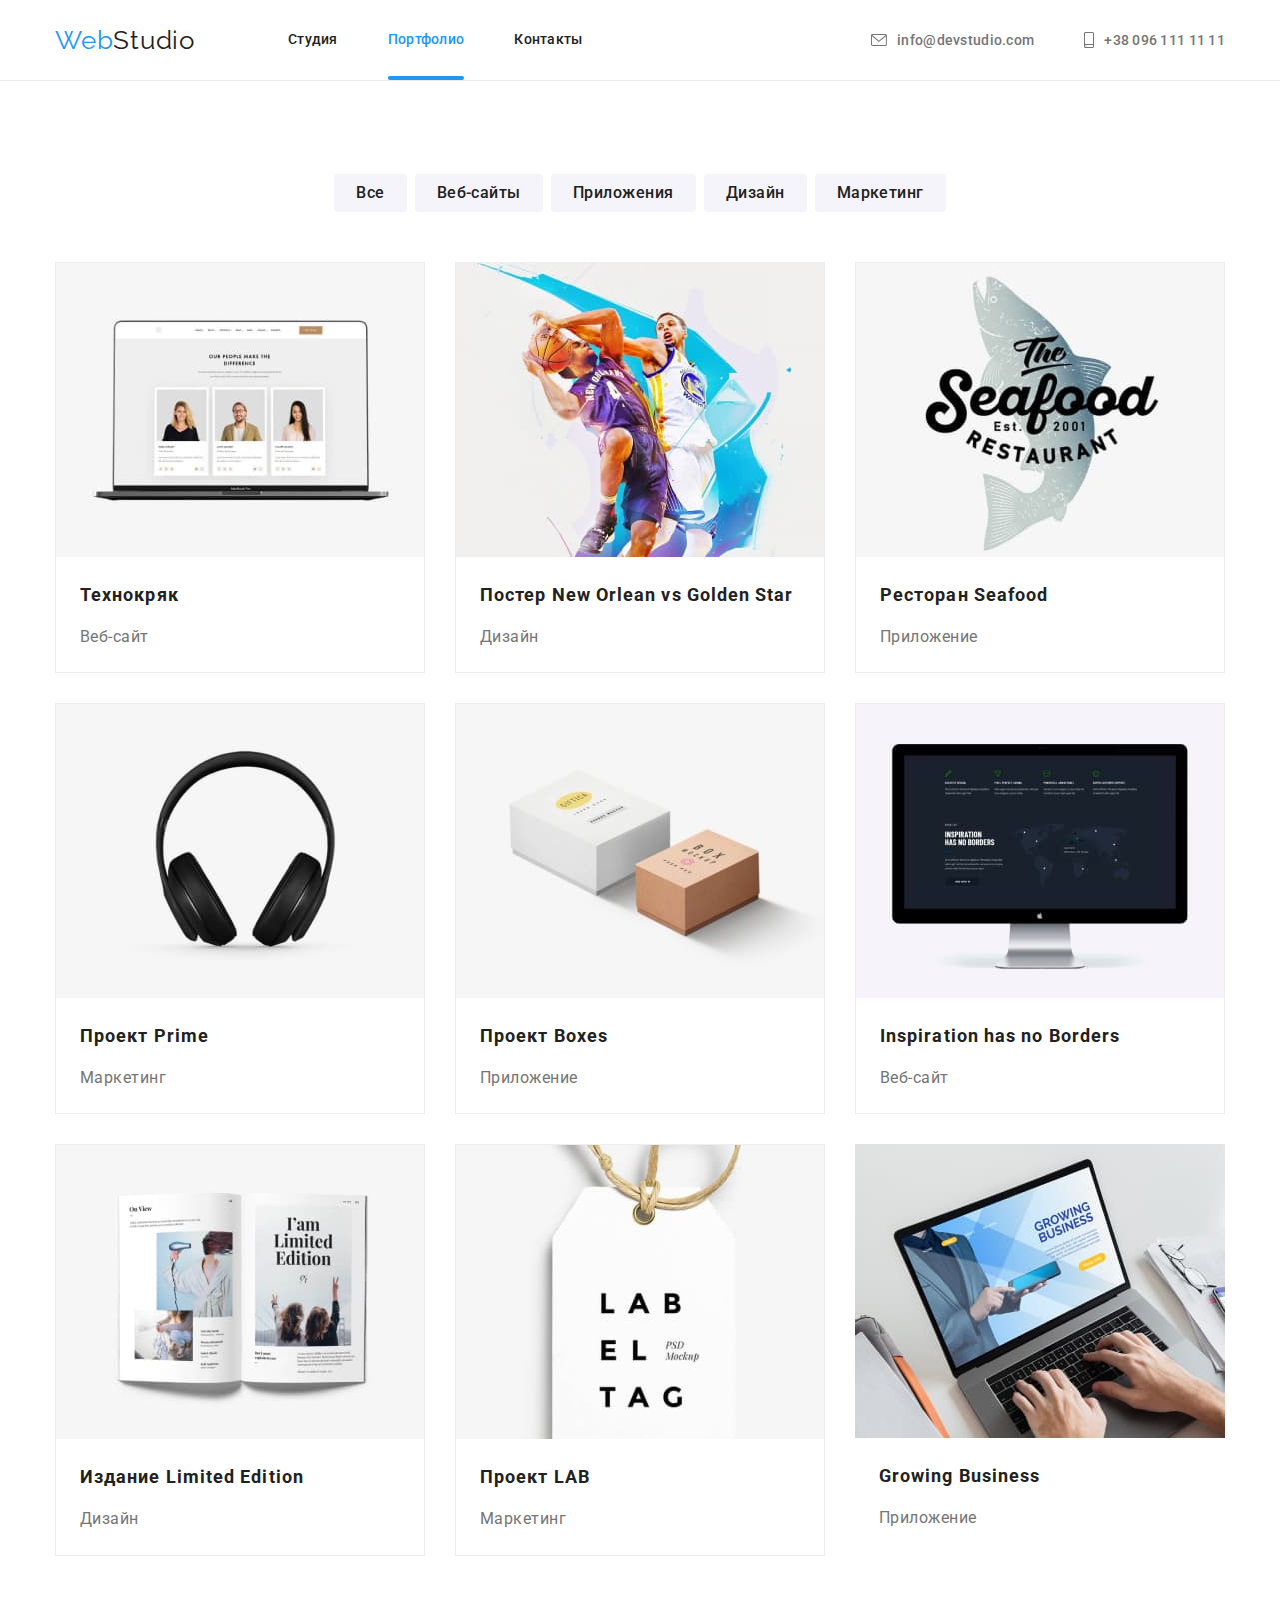
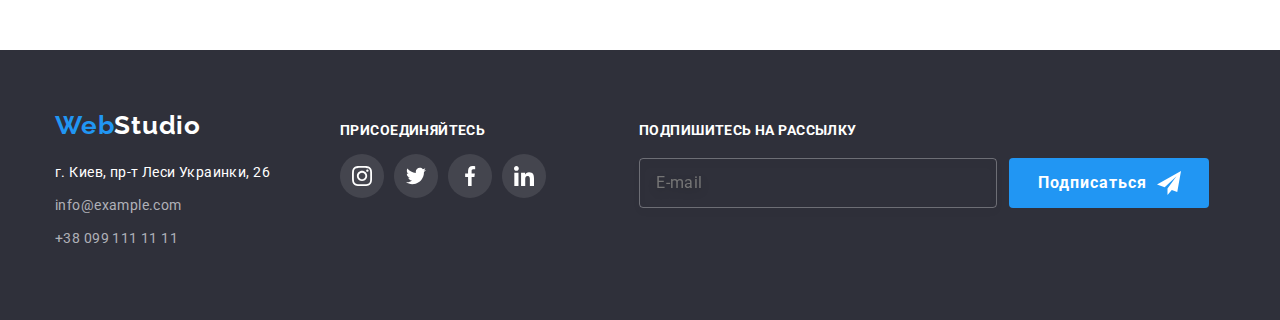
==== commit 8e758f4a: "Сделал БЭМ" ====
--- a/portfolio.html
+++ b/portfolio.html
@@ -19,24 +19,24 @@
 <body class="page">
   <!-- Шапка сайта -->
   <header class="page-header">
-    <nav class="container main-nav">
-      <a href="./index.html" class="logo"> <span class="logos">Web</span>Studio</a>
-      <ul class="site-nav list">
-        <li class="lists"><a href="./index.html" class="link">Студия</a></li>
-        <li class="lists"><a href="#" class="link current current-line">Портфолио</a></li>
-        <li class="lists"><a href="#" class="link">Контакты</a></li>
+    <nav class="container nav__container">
+      <a href="./index.html" class="nav__logo">Web<span class="nav__logos">Studio</span></a>
+      <ul class="nav__list list">
+        <li class="nav__lists"><a href="./index.html" class="nav__link">Студия</a></li>
+        <li class="nav__lists"><a href="#" class="nav__link current current-line">Портфолио</a></li>
+        <li class="nav__lists"><a href="#" class="nav__link">Контакты</a></li>
       </ul>
-      <ul class="contacts list">
-        <li class="lists">
-          <a href="mailto:info@devstudio.com" class="contact">
-            <svg class="email-icon" width="16" height="12">
+      <ul class="nav__contacts list">
+        <li class="nav__lists">
+          <a href="mailto:info@devstudio.com" class="nav__contact">
+            <svg class="nav__email-icon" width="16" height="12">
               <use href="./images/icons.svg?v=2#icon-email"></use>
             </svg>info@devstudio.com
           </a>
         </li>
-        <li class="lists">
-          <a href="tel:+380961111111" class="contact">
-            <svg class="phone-icon" width="10" height="16">
+        <li class="nav__lists">
+          <a href="tel:+380961111111" class="nav__contact">
+            <svg class="nav__phone-icon" width="10" height="16">
               <use href="./images/icons.svg?v=2#icon-phone"></use>
             </svg>+38 096 111 11 11
           </a>
@@ -204,20 +204,19 @@
 
   <footer class="footer-menu">
     <!-- Подвал -->
-    <div class="container footer">
-      <div class="footer-container">
-        <a href="./index.html" class="footer-logo">
-          <span class="logos">Web</span>Studio</a>
-        <address class="address">
-          <ul class="address-list list">
-            <li class="address-item">
-              <a href="" class="footer-address">г. Киев, пр-т Леси Украинки, 26</a>
+    <div class="container footer footer__conteiner">
+      <div class="footer__left">
+        <a href="./index.html" class="footer__logo">Web<span class="footer__logos">Studio</span></a>
+        <address class="footer__address">
+          <ul class="footer__address-list list">
+            <li class="footer__address-item">
+              <a href="" class="footer__address">г. Киев, пр-т Леси Украинки, 26</a>
             </li>
-            <li class="address-item">
-              <a href="mailto:info@example.com" class="footer-contact">info@example.com</a>
+            <li class="footer__address-item">
+              <a href="mailto:info@example.com" class="footer__contact">info@example.com</a>
             </li>
-            <li class="address-item">
-              <a href="tel:+380991111111" class="footer-contact">+38 099 111 11 11</a>
+            <li class="footer__address-item">
+              <a href="tel:+380991111111" class="footer__contact">+38 099 111 11 11</a>
             </li>
           </ul>
         </address>
--- a/css/main.css
+++ b/css/main.css
@@ -1,86 +1,4 @@
-.html {
-  box-sizing: border-box;
-}
-
-a {
-  text-decoration: none;
-}
-
-h1,
-h2,
-h3,
-h4,
-h5,
-h6,
-p,
-ul {
-  margin-top: 0;
-  margin-bottom: 0;
-}
-
-button {
-  cursor: pointer;
-}
-
-img {
-  display: block;
-}
-
-.page {
-  margin: 0;
-  padding-top: 80px;
-  font-family: Roboto, sans-serif;
-  color: var(--primary-text-color);
-}
-
-.list {
-  padding: 0;
-  margin: 0;
-  list-style: none;
-}
-
-.hero__button.button {
-  display: inline-block;
-  border-radius: 4px;
-  border: transparent;
-  padding: 10px 32px;
-  font-family: Roboto;
-  font-weight: bold;
-  font-size: 16px;
-  line-height: 1.9;
-  align-items: center;
-  text-align: center;
-  letter-spacing: 0.06em;
-  color: var(--text-title-color);
-  background-color: var(--accent-color);
-  cursor: pointer;
-  box-shadow: 0px 4px 4px var(--accent-shadow);
-}
-
-.button-modal {
-  font-weight: bold;
-  font-size: 16px;
-  line-height: 1.85;
-  padding: 10px 55px 10px 56px;
-  display: flex;
-  align-items: center;
-  text-align: center;
-  border-radius: 4px;
-  border: transparent;
-  letter-spacing: 0.06em;
-  color: var(--text-title-color);
-  background-color: var(--accent-color);
-  margin-left: 130px;
-  box-shadow: 0px 1px 3px rgba(0, 0, 0, 0.12), 0px 1px 1px rgba(0, 0, 0, 0.14), 0px 2px 1px rgba(0, 0, 0, 0.2);
-  border-radius: 4px;
-}
-
-.buttons {
-  padding-top: 94px;
-  padding-bottom: 94px;
-}
-
-.buttons__title-hidden {
+.visually-hidden {
   position: absolute;
   white-space: nowrap;
   width: 1px;
@@ -91,872 +9,6 @@
   clip: rect(0 0 0 0);
   clip-path: inset(50%);
   margin: -1px;
-}
-
-.buttons__items {
-  display: flex;
-  justify-content: center;
-  margin-bottom: 50px;
-  transition: box-shadow 250ms cubic-bezier(0.4, 0, 0.2, 1);
-}
-
-.buttons__items .buttons__items + .buttons__items {
-  margin-left: 8px;
-}
-
-.buttons__primery {
-  padding: 6px 22px;
-  font-style: normal;
-  font-weight: 500;
-  font-size: 16px;
-  line-height: 1.6;
-  text-align: center;
-  letter-spacing: 0.03em;
-  transition: color 250ms cubic-bezier(0.4, 0, 0.2, 1) background-color 250ms cubic-bezier(0.4, 0, 0.2, 1);
-}
-
-.buttons__primery {
-  color: var(--primary-text-color);
-  background-color: var(--secondary-bg-color);
-}
-
-.buttons__primery:hover,
-.buttons__primery:focus {
-  color: var(--text-title-color);
-  background-color: var(--accent-color);
-}
-
-.buttons__item:hover {
-  box-shadow: 0px 4px 4px rgba(0, 0, 0, 0.25);
-}
-
-.container {
-  display: block;
-  width: 1200px;
-  padding-left: 15px;
-  padding-right: 15px;
-  margin: 0 auto;
-}
-
-.modal {
-  position: absolute;
-  top: 50%;
-  left: 50%;
-  min-height: 581px;
-  min-width: 528px;
-  padding: 40px;
-  border-radius: 4px;
-  background-color: var(--primary-bg-color);
-  transform: translate(-50%, -50%) scale(1);
-  transition: transform 250ms cubic-bezier(0.4, 0, 0.2, 1);
-}
-
-.close-link {
-  position: absolute;
-  display: flex;
-  justify-content: center;
-  align-items: center;
-  width: 30px;
-  height: 30px;
-  top: 8px;
-  right: 8px;
-  border-radius: 50%;
-  fill: var(--close-icon-color);
-  background-color: transparent;
-  border: 1px solid rgba(0, 0, 0, 0.1);
-  transition: fill 250ms cubic-bezier(0.4, 0, 0.2, 1);
-}
-
-.close-icon {
-  width: 18px;
-  height: 18px;
-}
-
-.close-link:hover .close-icon {
-  fill: var(--accent-color);
-}
-
-.modal-title {
-  margin-bottom: 12px;
-  font-weight: bold;
-  font-size: 20px;
-  line-height: 23px;
-  text-align: center;
-  letter-spacing: 0.03em;
-  color: #212121;
-}
-
-.modal-field {
-  margin-bottom: 10px;
-}
-
-.modal-label {
-  font-weight: normal;
-  font-size: 12px;
-  line-height: 1.67;
-  letter-spacing: 0.01em;
-  color: #757575;
-}
-
-.input-wrapper {
-  position: relative;
-}
-
-.modal-input:focus {
-  border-color: var(--accent-color);
-}
-
-.modal-input:focus + .modal-icon {
-  fill: var(--accent-color);
-}
-
-.modal-input,
-.modal-text {
-  width: 100%;
-  height: 40px;
-  border-radius: 5px;
-  outline: none;
-  border: 1px solid rgba(33, 33, 33, 0.2);
-  background-color: transparent;
-  padding-left: 42px;
-  padding-right: 20px;
-  transition: border color 250ms cubic-bezier(0.4, 0, 0.2, 1) fill 250ms cubic-bezier(0.4, 0, 0.2, 1);
-}
-
-.modal-text {
-  height: 100px;
-  padding-bottom: 10px;
-  padding-top: 10px;
-  margin-bottom: 10px;
-  padding-left: 16px;
-  resize: none;
-}
-
-.modal-icon {
-  position: absolute;
-  left: 15px;
-  top: 20px;
-  transform: translateY(-50%);
-}
-
-.modal-check-text {
-  font-weight: normal;
-  font-size: 14px;
-  line-height: 1.71;
-  letter-spacing: 0.03em;
-  margin-bottom: 20px;
-  color: #757575;
-}
-
-.check-icon {
-  position: absolute;
-  fill: transparent;
-}
-
-.policy {
-  margin-bottom: 40px;
-}
-
-.modal-check-text {
-  padding-left: 20px;
-}
-
-.modal-check-text span {
-  font-size: 14px;
-  line-height: 1.71;
-  letter-spacing: 0.03em;
-  width: 15px;
-  height: 15px;
-  border: 2px solid #303030;
-  border-radius: 2px;
-  margin-right: 5px;
-  display: inline-flex;
-  align-items: centcenter;
-  justify-content: center;
-  color: #757575;
-}
-
-.check-policy {
-  text-decoration: underline;
-  color: var(--accent-color);
-}
-
-.modal-check:checked + .modal-check-text span {
-  background-color: var(--accent-color);
-  border: none;
-}
-
-.modal-check:checked + .modal-check-text svg {
-  fill: #ffffff;
-}
-
-.footer-logo {
-  display: inline-block;
-  margin-bottom: 20px;
-}
-
-.footer-logo {
-  font-family: Raleway;
-  font-weight: bold;
-  font-size: 26px;
-  line-height: 1.19;
-  letter-spacing: 0.03em;
-  color: var(--primary-text-color);
-  color: var(--text-title-color);
-}
-
-.page-header {
-  position: fixed;
-  width: 100%;
-  top: 0;
-  left: 0;
-  min-height: 80px;
-  background-color: var(--primary-bg-color);
-  z-index: 1;
-}
-
-.main-nav {
-  display: flex;
-  align-items: center;
-}
-
-.logo {
-  font-family: Raleway;
-  font-size: 26px;
-  line-height: 1.19;
-  letter-spacing: 0.03em;
-  color: var(--primary-text-color);
-}
-
-.logos {
-  color: var(--accent-color);
-}
-
-.site-nav {
-  display: flex;
-  margin-left: 93px;
-}
-
-.site-nav .lists:last-child {
-  margin-right: 0;
-}
-
-.site-nav .lists + .lists {
-  margin-left: 50px;
-}
-
-.link {
-  position: relative;
-}
-
-.link.current-line::after {
-  position: absolute;
-  left: 0;
-  bottom: 0;
-  content: "";
-  width: 100%;
-  height: 4px;
-  background-color: var(--accent-color);
-  border-radius: 2px;
-}
-
-.site-nav .link {
-  display: block;
-  padding-top: 32px;
-  padding-bottom: 32px;
-  font-weight: 500;
-  font-size: 14px;
-  line-height: 1.14;
-  letter-spacing: 0.02em;
-  color: var(--primary-text-color);
-  transition: color 250ms cubic-bezier(0.4, 0, 0.2, 1);
-}
-
-.site-nav .link:hover,
-.site-nav .link:focus {
-  color: var(--accent-color);
-}
-
-.site-nav .link.current {
-  color: var(--accent-color);
-}
-
-.contacts {
-  display: flex;
-  position: relative;
-  align-items: center;
-  margin-left: auto;
-}
-
-.contacts .lists + .lists {
-  margin-left: 50px;
-}
-
-.contacts .contact {
-  font-weight: 500;
-  font-size: 14px;
-  line-height: 16px;
-  letter-spacing: 0.02em;
-  color: var(--secondory-text-color);
-}
-
-.email-icon,
-.phone-icon {
-  margin-right: 10px;
-}
-
-.contact {
-  display: flex;
-  align-items: center;
-  justify-content: center;
-  fill: var(--secondory-text-color);
-  padding: 32px 0px;
-  transition: color fill 250ms cubic-bezier(0.4, 0, 0.2, 1), fill 250ms cubic-bezier(0.4, 0, 0.2, 1);
-}
-
-.contact + .contact {
-  margin-right: 10px;
-}
-
-.contacts .contact:hover,
-.contacts .contact:focus {
-  color: var(--accent-color);
-}
-
-.contact:hover .email-icon,
-.contact:hover .phone-icon,
-.contact:focus .email-icon,
-.contact:focus .phone-icon {
-  fill: var(--accent-color);
-}
-
-.page-header {
-  border-bottom: 1px solid var(--top-line-bg-color);
-}
-
-.hero {
-  padding-top: 200px;
-  padding-bottom: 200px;
-  text-align: center;
-  background-color: var(--footer-bg-color);
-  color: var(--text-title-color);
-}
-
-.hero-img {
-  position: relative;
-  display: block;
-  max-width: 1600px;
-  min-height: 600px;
-  margin-right: auto;
-  margin-left: auto;
-  background: linear-gradient(to right, rgba(47, 48, 58, 0.4), rgba(47, 48, 58, 0.4)), url("../images/hero.jpg");
-}
-
-.hero__title {
-  margin: 0 auto;
-  margin-bottom: 30px;
-  width: 696px;
-  font-weight: 900;
-  font-size: 44px;
-  line-height: 1.36;
-  letter-spacing: 0.06em;
-  text-transform: uppercase;
-  color: var(--text-title-color);
-}
-
-.section {
-  padding-top: 94px;
-  padding-bottom: 94px;
-}
-
-.feature-list__box-icon {
-  display: inline-flex;
-  justify-content: center;
-  align-items: center;
-  width: 270px;
-  height: 120px;
-  background-color: var(--secondary-bg-color);
-  background-repeat: no-repeat;
-  margin-bottom: 30px;
-  border-radius: 4px;
-}
-
-.feature-list__item-icon {
-  width: 70px;
-  height: 70px;
-}
-
-.feature-list__title {
-  margin-bottom: 10px;
-  font-style: normal;
-  font-weight: bold;
-  font-size: 14px;
-  line-height: 1.14;
-  letter-spacing: 0.03em;
-  text-transform: uppercase;
-  color: var(--primary-text-color);
-}
-
-.feature-list__text {
-  font-style: normal;
-  font-weight: normal;
-  font-size: 14px;
-  line-height: 1.71;
-  letter-spacing: 0.03em;
-  color: var(--secondory-text-color);
-}
-
-.feature-list {
-  display: flex;
-}
-
-.feature-list__item {
-  width: 270px;
-}
-
-.feature-list .feature-list__item + .feature-list__item {
-  margin-left: 30px;
-}
-
-.feature-list .feature-list__title {
-  color: var(--primary-text-color);
-}
-
-.feature-list .feature-list__text {
-  color: var(--secondory-text-color);
-}
-
-.work {
-  padding-bottom: 94px;
-}
-
-.work__title {
-  margin-bottom: 50px;
-  font-weight: bold;
-  font-size: 36px;
-  line-height: 1.17;
-  text-align: center;
-  letter-spacing: 0.03em;
-}
-
-.work .work__title {
-  color: var(--primary-text-color);
-}
-
-.work__list {
-  display: flex;
-  justify-content: space-between;
-}
-
-.work__apps {
-  position: relative;
-}
-
-.work__apps::before {
-  position: absolute;
-  content: "";
-  width: 370px;
-  height: 70px;
-  bottom: 0;
-  background-color: var(--feature-bg-color);
-}
-
-.work__apps-text {
-  position: absolute;
-  bottom: -8%;
-  right: 15%;
-  width: 270px;
-  height: 70px;
-  font-weight: bold;
-  font-size: 14px;
-  line-height: 16px;
-  text-align: center;
-  letter-spacing: 0.03em;
-  text-transform: uppercase;
-  color: var(--text-title-color);
-}
-
-.social-list {
-  display: flex;
-  justify-content: center;
-  padding-top: 16px;
-  padding-bottom: 30px;
-}
-
-.social-item + .social-item {
-  margin-left: 10px;
-}
-
-.social-link {
-  width: 44px;
-  height: 44px;
-  border-radius: 50%;
-  display: flex;
-  align-items: center;
-  justify-content: center;
-  fill: var(--first-social-color);
-  transition: fill 250ms cubic-bezier(0.4, 0, 0.2, 1), background-color 250ms cubic-bezier(0.4, 0, 0.2, 1);
-}
-
-.social-icon {
-  width: 20px;
-  height: 20px;
-}
-
-.social-link:hover,
-.social-link:focus {
-  background-color: var(--background-social-color);
-}
-
-.social-link:hover .social-icon,
-.social-link:focus .social-icon {
-  fill: var(--secondary-social-color);
-}
-
-.user {
-  padding-top: 94px;
-  padding-bottom: 94px;
-  background-color: var(--secondary-bg-color);
-}
-
-.user__galery {
-  margin-bottom: 50px;
-  font-weight: bold;
-  font-size: 36px;
-  line-height: 1.16;
-  text-align: center;
-  letter-spacing: 0.03em;
-}
-
-.user__list {
-  display: flex;
-  justify-content: space-between;
-}
-
-.user .user__galery {
-  color: var(--primary-text-color);
-}
-
-.user__item {
-  margin-left: 30px;
-  box-shadow: 0px 1px 3px rgba(0, 0, 0, 0.12), 0px 1px 1px rgba(0, 0, 0, 0.14), 0px 2px 1px rgba(0, 0, 0, 0.2);
-  border-radius: 0px 0px 4px 4px;
-  background-color: var(--primary-bg-color);
-}
-
-.user__item:nth-last-child(4n) {
-  margin-left: 0;
-}
-
-.user__head {
-  padding-top: 30px;
-}
-
-.user__headline {
-  margin-bottom: 10px;
-  font-weight: 500;
-  font-size: 16px;
-  line-height: 1.19;
-  text-align: center;
-  letter-spacing: 0.03em;
-}
-
-.user__tagline {
-  font-weight: normal;
-  font-size: 16px;
-  line-height: 1.19;
-  text-align: center;
-  letter-spacing: 0.03em;
-  color: var(--secondory-text-color);
-}
-
-.clients {
-  padding-top: 94px;
-  padding-bottom: 94px;
-}
-
-.clients-title {
-  margin-bottom: 50px;
-  font-weight: bold;
-  font-size: 36px;
-  line-height: 1.16;
-  text-align: center;
-  letter-spacing: 0.03em;
-}
-
-.clients-list {
-  display: flex;
-  position: relative;
-  justify-content: space-between;
-}
-
-.clients-link {
-  display: inline-flex;
-  justify-content: center;
-  padding: 16px 32px;
-  width: 170px;
-  height: 92px;
-  border-radius: 4px;
-  border: 1px solid var(--box-klients-color);
-  fill: var(--box-klients-color);
-  transition: fill 250ms cubic-bezier(0.4, 0, 0.2, 1), border 250ms cubic-bezier(0.4, 0, 0.2, 1);
-}
-
-.clients-link {
-  margin-left: 30px;
-}
-
-.clients-link:last-child {
-  margin-left: 0;
-}
-
-.clients-link:hover,
-.clients-link:focus {
-  fill: var(--accent-color);
-  border: 1px solid var(--accent-color);
-}
-
-.footer-menu {
-  padding-top: 60px;
-  padding-bottom: 60px;
-  background-color: var(--footer-bg-color);
-}
-
-.address-item {
-  margin-bottom: 9px;
-}
-
-.address-list {
-  margin-right: 70px;
-}
-
-.footer-address {
-  font-style: normal;
-  font-weight: normal;
-  font-size: 14px;
-  line-height: 1.71;
-  letter-spacing: 0.03em;
-  color: var(--secondary-social-color);
-  transition: color 250ms cubic-bezier(0.4, 0, 0.2, 1);
-}
-
-.footer-contact {
-  margin-bottom: 60px;
-  font-weight: normal;
-  font-style: normal;
-  font-size: 14px;
-  line-height: 1.71;
-  letter-spacing: 0.03em;
-  color: var(--first-social-color);
-  transition: color 250ms cubic-bezier(0.4, 0, 0.2, 1);
-}
-
-.address-list .footer-address:focus,
-.address-list .footer-address:hover {
-  color: var(--accent-color);
-}
-
-.address-list .footer-contact:focus,
-.address-list .footer-contact:hover {
-  color: var(--accent-color);
-}
-
-.footer {
-  display: flex;
-}
-
-.aside {
-  display: block;
-  padding-top: 12px;
-  margin-right: 93px;
-}
-
-.aside__title,
-.footer-middle__title {
-  font-weight: bold;
-  font-size: 14px;
-  line-height: 16px;
-  letter-spacing: 0.03em;
-  text-transform: uppercase;
-  color: var(--text-title-color);
-}
-
-.aside-list {
-  display: flex;
-  padding-top: 16px;
-}
-
-.aside-list__item + .aside-list__item {
-  margin-left: 10px;
-}
-
-.aside-list__link {
-  display: flex;
-  width: 44px;
-  height: 44px;
-  border-radius: 50%;
-  align-items: center;
-  justify-content: center;
-  fill: var(--secondary-social-color);
-  background-color: var(--footer-social-color);
-  transition: background-color 250ms cubic-bezier(0.4, 0, 0.2, 1), fill 250ms cubic-bezier(0.4, 0, 0.2, 1);
-}
-
-.aside-list__icon {
-  width: 20px;
-  height: 20px;
-}
-
-.aside-list__link:hover,
-.aside-list__link:focus {
-  background-color: var(--background-social-color);
-}
-
-.aside-list__link:hover .aside-list__icon,
-.aside-list__link:focus .aside-list__icon {
-  fill: var(--secondary-social-color);
-}
-
-.footer-middle__title {
-  padding-top: 12px;
-  margin-bottom: 20px;
-}
-
-.footer-middle__field {
-  display: flex;
-}
-
-.middle-submit {
-  position: relative;
-}
-
-.middle-submit__button.button {
-  display: flex;
-  flex-direction: row-reverse;
-  padding: 10px 62px 10px 29px;
-  cursor: pointer;
-}
-
-.middle-submit__button.button {
-  display: flex;
-  align-items: center;
-  text-align: center;
-  font-weight: bold;
-  font-size: 16px;
-  line-height: 1.85;
-  border-radius: 4px;
-  border: transparent;
-  letter-spacing: 0.06em;
-  color: var(--text-title-color);
-  background-color: var(--accent-color);
-  position: relative;
-  width: 200px;
-  height: 50px;
-  margin-right: 10px;
-  box-sizing: border-box;
-}
-
-.middle-submit__icon {
-  position: absolute;
-  right: 28px;
-  top: 50%;
-  transform: translateY(-50%);
-}
-
-.footer-middle__input {
-  font-size: 16px;
-  line-height: 20px;
-  width: 358px;
-  height: 50px;
-  margin-right: 12px;
-  padding-left: 16px;
-  border-radius: 5px;
-  outline: none;
-  letter-spacing: 0.03em;
-  color: rgba(255, 255, 255, 0.6);
-  border: 1px solid rgba(255, 255, 255, 0.3);
-  box-sizing: border-box;
-  filter: drop-shadow(0px 4px 4px rgba(0, 0, 0, 0.15));
-  border-radius: 4px;
-  background-color: transparent;
-  transition: color 250ms cubic-bezier(0.4, 0, 0.2, 1) border 250ms cubic-bezier(0.4, 0, 0.2, 1) filter 250ms cubic-bezier(0.4, 0, 0.2, 1);
-}
-
-.project-list {
-  display: flex;
-  flex-wrap: wrap;
-}
-
-.project-list__item {
-  position: relative;
-  width: 370px;
-  border: 1px solid var(--box-project-color);
-  margin-right: 30px;
-  margin-bottom: 30px;
-  transition: box-shadow 250ms cubic-bezier(0.4, 0, 0.2, 1);
-}
-
-.project-list__item:hover {
-  box-shadow: 0px 1px 1px rgba(0, 0, 0, 0.12), 0px 4px 4px rgba(0, 0, 0, 0.06), 1px 4px 6px rgba(0, 0, 0, 0.16);
-}
-
-.project-list__after-item {
-  padding-top: 20px;
-  padding-bottom: 20px;
-  padding-left: 24px;
-}
-
-.project-list__item:nth-child(3n) {
-  margin-right: 0;
-}
-
-.project-list__item:nth-last-child(-n + 3) {
-  margin-bottom: 0;
-}
-
-.project-list__solution {
-  position: relative;
-  overflow: hidden;
-}
-
-.project-list__text {
-  position: absolute;
-  display: inline-block;
-  top: 0;
-  left: 0;
-  padding: 63px 24px;
-  font-weight: normal;
-  font-size: 18px;
-  line-height: 1.56;
-  letter-spacing: 0.03em;
-  color: var(--text-title-color);
-  background-color: var(--background-social-color);
-  height: 294px;
-  transform: translateY(100%);
-  transition: transform 250ms cubic-bezier(0.4, 0, 0.2, 1);
-  overflow: auto;
-}
-
-.project-list__solution:hover .project-list__text {
-  transform: translateY(0);
-}
-
-.project-list__caption {
-  margin-bottom: 9px;
-  font-weight: bold;
-  font-size: 18px;
-  line-height: 2;
-  font-style: normal;
-  letter-spacing: 0.06em;
-  color: var(--primary-text-color);
-}
-
-.project-list__lead {
-  font-weight: normal;
-  font-size: 16px;
-  line-height: 1.9;
-  letter-spacing: 0.03em;
-  color: var(--secondory-text-color);
 }
 
 :root {
@@ -982,7 +34,97 @@
   --close-icon-color: #000000;
 }
 
-.visually-hidden {
+.html {
+  box-sizing: border-box;
+}
+
+a {
+  text-decoration: none;
+}
+
+h1,
+h2,
+h3,
+h4,
+h5,
+h6,
+p,
+ul {
+  margin-top: 0;
+  margin-bottom: 0;
+}
+
+button {
+  cursor: pointer;
+}
+
+img {
+  display: block;
+}
+
+.page {
+  margin: 0;
+  padding-top: 80px;
+  font-family: Roboto, sans-serif;
+  color: var(--primary-text-color);
+}
+
+.list {
+  padding: 0;
+  margin: 0;
+  list-style: none;
+}
+
+.container {
+  display: block;
+  width: 1200px;
+  padding-left: 15px;
+  padding-right: 15px;
+  margin: 0 auto;
+}
+
+.hero__button.button {
+  display: inline-block;
+  border-radius: 4px;
+  border: transparent;
+  padding: 10px 32px;
+  font-family: Roboto;
+  font-weight: bold;
+  font-size: 16px;
+  line-height: 1.9;
+  align-items: center;
+  text-align: center;
+  letter-spacing: 0.06em;
+  color: var(--text-title-color);
+  background-color: var(--accent-color);
+  cursor: pointer;
+  box-shadow: 0px 4px 4px var(--accent-shadow);
+}
+
+.modal__button {
+  font-weight: bold;
+  font-size: 16px;
+  line-height: 1.85;
+  padding: 10px 55px 10px 56px;
+  display: flex;
+  align-items: center;
+  text-align: center;
+  border-radius: 4px;
+  border: transparent;
+  letter-spacing: 0.06em;
+  color: var(--text-title-color);
+  background-color: var(--accent-color);
+  margin-left: 130px;
+  box-shadow: 0px 1px 3px rgba(0, 0, 0, 0.12), 0px 1px 1px rgba(0, 0, 0, 0.14), 0px 2px 1px rgba(0, 0, 0, 0.2);
+  border-radius: 4px;
+}
+
+.buttons {
+  padding-top: 94px;
+  padding-bottom: 94px;
+}
+
+.buttons__title-hidden {
   position: absolute;
   white-space: nowrap;
   width: 1px;
@@ -995,6 +137,194 @@
   margin: -1px;
 }
 
+.buttons__items {
+  display: flex;
+  justify-content: center;
+  margin-bottom: 50px;
+}
+
+.buttons__items > .buttons__item:not(:last-child) {
+  margin-right: 8px;
+}
+
+.buttons__primery {
+  padding: 6px 22px;
+  font-style: normal;
+  font-weight: 500;
+  font-size: 16px;
+  line-height: 1.6;
+  text-align: center;
+  border-radius: 4px;
+  border: transparent;
+  letter-spacing: 0.03em;
+  color: var(--primary-text-color);
+  background-color: var(--secondary-bg-color);
+  transition: color 250ms cubic-bezier(0.4, 0, 0.2, 1) background-color 250ms cubic-bezier(0.4, 0, 0.2, 1);
+  transition: box-shadow 250ms cubic-bezier(0.4, 0, 0.2, 1);
+}
+
+.buttons__primery:hover,
+.buttons__primery:focus {
+  color: var(--text-title-color);
+  background-color: var(--accent-color);
+}
+
+.buttons__item:hover {
+  box-shadow: 0px 4px 4px rgba(0, 0, 0, 0.25);
+}
+
+.backdrop__modal {
+  position: absolute;
+  top: 50%;
+  left: 50%;
+  min-height: 581px;
+  min-width: 528px;
+  padding: 40px;
+  border-radius: 4px;
+  background-color: var(--primary-bg-color);
+  transform: translate(-50%, -50%) scale(1);
+  transition: transform 250ms cubic-bezier(0.4, 0, 0.2, 1);
+}
+
+.backdrop__close-link {
+  position: absolute;
+  display: flex;
+  justify-content: center;
+  align-items: center;
+  width: 30px;
+  height: 30px;
+  top: 8px;
+  right: 8px;
+  border-radius: 50%;
+  fill: var(--close-icon-color);
+  background-color: transparent;
+  border: 1px solid rgba(0, 0, 0, 0.1);
+  transition: fill 250ms cubic-bezier(0.4, 0, 0.2, 1);
+}
+
+.backdrop__close-icon {
+  width: 18px;
+  height: 18px;
+}
+
+.backdrop__close-link:hover .backdrop__close-icon {
+  fill: var(--accent-color);
+}
+
+.modal__title {
+  margin-bottom: 12px;
+  font-weight: bold;
+  font-size: 20px;
+  line-height: 23px;
+  text-align: center;
+  letter-spacing: 0.03em;
+  color: #212121;
+}
+
+.modal__field {
+  margin-bottom: 10px;
+}
+
+.modal__label {
+  font-weight: normal;
+  font-size: 12px;
+  line-height: 1.67;
+  letter-spacing: 0.01em;
+  color: #757575;
+}
+
+.modal__wrapper {
+  position: relative;
+}
+
+.modal__input:focus {
+  border-color: var(--accent-color);
+}
+
+.modal__input:focus + .modal__icon {
+  fill: var(--accent-color);
+}
+
+.modal__input,
+.modal__text {
+  width: 100%;
+  height: 40px;
+  border-radius: 5px;
+  outline: none;
+  border: 1px solid rgba(33, 33, 33, 0.2);
+  background-color: transparent;
+  padding-left: 42px;
+  padding-right: 20px;
+  transition: border color 250ms cubic-bezier(0.4, 0, 0.2, 1) fill 250ms cubic-bezier(0.4, 0, 0.2, 1);
+}
+
+.modal__text {
+  height: 100px;
+  padding-bottom: 10px;
+  padding-top: 10px;
+  margin-bottom: 10px;
+  padding-left: 16px;
+  resize: none;
+}
+
+.modal__icon {
+  position: absolute;
+  left: 15px;
+  top: 20px;
+  transform: translateY(-50%);
+}
+
+.modal__check-text {
+  font-weight: normal;
+  font-size: 14px;
+  line-height: 1.71;
+  letter-spacing: 0.03em;
+  margin-bottom: 20px;
+  color: #757575;
+}
+
+.modal__check-icon {
+  position: absolute;
+  fill: transparent;
+}
+
+.policy {
+  margin-bottom: 40px;
+}
+
+.modal__check-text {
+  padding-left: 20px;
+}
+
+.modal__check-text span {
+  font-size: 14px;
+  line-height: 1.71;
+  letter-spacing: 0.03em;
+  width: 15px;
+  height: 15px;
+  border: 2px solid #303030;
+  border-radius: 2px;
+  margin-right: 5px;
+  display: inline-flex;
+  align-items: centcenter;
+  justify-content: center;
+  color: #757575;
+}
+
+.modal__check-policy {
+  text-decoration: underline;
+  color: var(--accent-color);
+}
+
+.modal__check:checked + .modal__check-text span {
+  background-color: var(--accent-color);
+  border: none;
+}
+
+.modal__check:checked + .modal__check-text svg {
+  fill: #ffffff;
+}
+
 .backdrop {
   position: fixed;
   top: 0;
@@ -1014,4 +344,680 @@
 .backdrop.is-hidden .modal {
   transform: translate(-50%, -50%) scale(0.9);
 }
+
+.social__list {
+  display: flex;
+  justify-content: center;
+  padding-top: 16px;
+  padding-bottom: 30px;
+}
+
+.social__item + .social__item {
+  margin-left: 10px;
+}
+
+.social__link {
+  width: 44px;
+  height: 44px;
+  border-radius: 50%;
+  display: flex;
+  align-items: center;
+  justify-content: center;
+  fill: var(--first-social-color);
+  transition: fill 250ms cubic-bezier(0.4, 0, 0.2, 1), background-color 250ms cubic-bezier(0.4, 0, 0.2, 1);
+}
+
+.social__icon {
+  width: 20px;
+  height: 20px;
+}
+
+.social__link:hover,
+.social__link:focus {
+  background-color: var(--background-social-color);
+}
+
+.social__link:hover .social__icon,
+.social__link:focus .social__icon {
+  fill: var(--secondary-social-color);
+}
+
+.nav__logo {
+  font-family: Raleway;
+  font-size: 26px;
+  line-height: 1.19;
+  letter-spacing: 0.03em;
+  color: var(--accent-color);
+}
+
+.nav__logos {
+  color: var(--primary-text-color);
+}
+
+.footer__logo {
+  display: inline-block;
+  margin-bottom: 20px;
+  font-family: Raleway;
+  font-weight: bold;
+  font-size: 26px;
+  line-height: 1.19;
+  letter-spacing: 0.03em;
+  color: var(--accent-color);
+}
+
+.footer__logos {
+  color: var(--secondary-social-color);
+}
+
+.page-header {
+  position: fixed;
+  width: 100%;
+  top: 0;
+  left: 0;
+  min-height: 80px;
+  background-color: var(--primary-bg-color);
+  z-index: 1;
+  border-bottom: 1px solid var(--top-line-bg-color);
+}
+
+.nav__container {
+  display: flex;
+  align-items: center;
+}
+
+.nav__list {
+  display: flex;
+  margin-left: 93px;
+}
+
+.nav__list .nav__lists:last-child {
+  margin-right: 0;
+}
+
+.nav__list .nav__lists + .nav__lists {
+  margin-left: 50px;
+}
+
+.nav__link {
+  position: relative;
+}
+
+.nav__link.current-line::after {
+  position: absolute;
+  left: 0;
+  bottom: 0;
+  content: "";
+  width: 100%;
+  height: 4px;
+  background-color: var(--accent-color);
+  border-radius: 2px;
+}
+
+.nav__list .nav__link {
+  display: block;
+  padding-top: 32px;
+  padding-bottom: 32px;
+  font-weight: 500;
+  font-size: 14px;
+  line-height: 1.14;
+  letter-spacing: 0.02em;
+  color: var(--primary-text-color);
+  transition: color 250ms cubic-bezier(0.4, 0, 0.2, 1);
+}
+
+.nav__list .nav__link:hover,
+.nav__list .nav__link:focus {
+  color: var(--accent-color);
+}
+
+.nav__list .nav__link.current {
+  color: var(--accent-color);
+}
+
+.nav__contacts {
+  display: flex;
+  position: relative;
+  align-items: center;
+  margin-left: auto;
+}
+
+.nav__contacts .nav__lists + .nav__lists {
+  margin-left: 50px;
+}
+
+.nav__contacts .nav__contact {
+  font-weight: 500;
+  font-size: 14px;
+  line-height: 16px;
+  letter-spacing: 0.02em;
+  color: var(--secondory-text-color);
+}
+
+.nav__email-icon,
+.nav__phone-icon {
+  margin-right: 10px;
+}
+
+.nav__contact {
+  display: flex;
+  align-items: center;
+  justify-content: center;
+  fill: var(--secondory-text-color);
+  padding: 32px 0px;
+  transition: color fill 250ms cubic-bezier(0.4, 0, 0.2, 1), fill 250ms cubic-bezier(0.4, 0, 0.2, 1);
+}
+
+.nav__contact + .nav__contact {
+  margin-right: 10px;
+}
+
+.nav__contacts .nav__contact:hover,
+.nav__contacts .nav__contact:focus {
+  color: var(--accent-color);
+}
+
+.nav__contact:hover .nav__email-icon,
+.nav__contact:hover .nav__phone-icon,
+.nav__contact:focus .nav__email-icon,
+.nav__contact:focus .nav__phone-icon {
+  fill: var(--accent-color);
+}
+
+.hero {
+  padding-top: 200px;
+  padding-bottom: 200px;
+  text-align: center;
+  background-color: var(--footer-bg-color);
+  color: var(--text-title-color);
+}
+
+.hero-img {
+  position: relative;
+  display: block;
+  max-width: 1600px;
+  min-height: 600px;
+  margin-right: auto;
+  margin-left: auto;
+  background: linear-gradient(to right, rgba(47, 48, 58, 0.4), rgba(47, 48, 58, 0.4)), url("../images/hero.jpg");
+}
+
+.hero__title {
+  margin: 0 auto;
+  margin-bottom: 30px;
+  width: 696px;
+  font-weight: 900;
+  font-size: 44px;
+  line-height: 1.36;
+  letter-spacing: 0.06em;
+  text-transform: uppercase;
+  color: var(--text-title-color);
+}
+
+.section {
+  padding-top: 94px;
+  padding-bottom: 94px;
+}
+
+.feature-list__box-icon {
+  display: inline-flex;
+  justify-content: center;
+  align-items: center;
+  width: 270px;
+  height: 120px;
+  background-color: var(--secondary-bg-color);
+  background-repeat: no-repeat;
+  margin-bottom: 30px;
+  border-radius: 4px;
+}
+
+.feature-list__item-icon {
+  width: 70px;
+  height: 70px;
+}
+
+.feature-list__title {
+  margin-bottom: 10px;
+  font-style: normal;
+  font-weight: bold;
+  font-size: 14px;
+  line-height: 1.14;
+  letter-spacing: 0.03em;
+  text-transform: uppercase;
+  color: var(--primary-text-color);
+}
+
+.feature-list__text {
+  font-style: normal;
+  font-weight: normal;
+  font-size: 14px;
+  line-height: 1.71;
+  letter-spacing: 0.03em;
+  color: var(--secondory-text-color);
+}
+
+.feature-list {
+  display: flex;
+}
+
+.feature-list__item {
+  width: 270px;
+}
+
+.feature-list .feature-list__item + .feature-list__item {
+  margin-left: 30px;
+}
+
+.feature-list .feature-list__title {
+  color: var(--primary-text-color);
+}
+
+.feature-list .feature-list__text {
+  color: var(--secondory-text-color);
+}
+
+.work {
+  padding-bottom: 94px;
+}
+
+.work__title {
+  margin-bottom: 50px;
+  font-weight: bold;
+  font-size: 36px;
+  line-height: 1.17;
+  text-align: center;
+  letter-spacing: 0.03em;
+}
+
+.work .work__title {
+  color: var(--primary-text-color);
+}
+
+.work__list {
+  display: flex;
+  justify-content: space-between;
+}
+
+.work__apps {
+  position: relative;
+}
+
+.work__apps::before {
+  position: absolute;
+  content: "";
+  width: 370px;
+  height: 70px;
+  bottom: 0;
+  background-color: var(--feature-bg-color);
+}
+
+.work__apps-text {
+  position: absolute;
+  bottom: -8%;
+  right: 15%;
+  width: 270px;
+  height: 70px;
+  font-weight: bold;
+  font-size: 14px;
+  line-height: 16px;
+  text-align: center;
+  letter-spacing: 0.03em;
+  text-transform: uppercase;
+  color: var(--text-title-color);
+}
+
+.user {
+  padding-top: 94px;
+  padding-bottom: 94px;
+  background-color: var(--secondary-bg-color);
+}
+
+.user__galery {
+  margin-bottom: 50px;
+  font-weight: bold;
+  font-size: 36px;
+  line-height: 1.16;
+  text-align: center;
+  letter-spacing: 0.03em;
+}
+
+.user__list {
+  display: flex;
+  justify-content: space-between;
+}
+
+.user .user__galery {
+  color: var(--primary-text-color);
+}
+
+.user__item {
+  margin-left: 30px;
+  box-shadow: 0px 1px 3px rgba(0, 0, 0, 0.12), 0px 1px 1px rgba(0, 0, 0, 0.14), 0px 2px 1px rgba(0, 0, 0, 0.2);
+  border-radius: 0px 0px 4px 4px;
+  background-color: var(--primary-bg-color);
+}
+
+.user__item:nth-last-child(4n) {
+  margin-left: 0;
+}
+
+.user__head {
+  padding-top: 30px;
+}
+
+.user__headline {
+  margin-bottom: 10px;
+  font-weight: 500;
+  font-size: 16px;
+  line-height: 1.19;
+  text-align: center;
+  letter-spacing: 0.03em;
+}
+
+.user__tagline {
+  font-weight: normal;
+  font-size: 16px;
+  line-height: 1.19;
+  text-align: center;
+  letter-spacing: 0.03em;
+  color: var(--secondory-text-color);
+}
+
+.clients {
+  padding-top: 94px;
+  padding-bottom: 94px;
+}
+
+.clients__title {
+  margin-bottom: 50px;
+  font-weight: bold;
+  font-size: 36px;
+  line-height: 1.16;
+  text-align: center;
+  letter-spacing: 0.03em;
+}
+
+.clients__list {
+  display: flex;
+  position: relative;
+  justify-content: space-between;
+}
+
+.clients__link {
+  display: inline-flex;
+  justify-content: center;
+  padding: 16px 32px;
+  width: 170px;
+  height: 92px;
+  border-radius: 4px;
+  margin-left: 30px;
+  border: 1px solid var(--box-klients-color);
+  fill: var(--box-klients-color);
+  transition: fill 250ms cubic-bezier(0.4, 0, 0.2, 1), border 250ms cubic-bezier(0.4, 0, 0.2, 1);
+}
+
+.clients__link:last-child {
+  margin-left: 0;
+}
+
+.clients__link:hover,
+.clients__link:focus {
+  fill: var(--accent-color);
+  border: 1px solid var(--accent-color);
+}
+
+.footer-menu {
+  padding-top: 60px;
+  padding-bottom: 60px;
+  background-color: var(--footer-bg-color);
+}
+
+.footer__address-item {
+  margin-bottom: 9px;
+}
+
+.footer__address-list {
+  margin-right: 70px;
+}
+
+.footer__address {
+  font-style: normal;
+  font-weight: normal;
+  font-size: 14px;
+  line-height: 1.71;
+  letter-spacing: 0.03em;
+  color: var(--secondary-social-color);
+  transition: color 250ms cubic-bezier(0.4, 0, 0.2, 1);
+}
+
+.footer__contact {
+  margin-bottom: 60px;
+  font-weight: normal;
+  font-style: normal;
+  font-size: 14px;
+  line-height: 1.71;
+  letter-spacing: 0.03em;
+  color: var(--first-social-color);
+  transition: color 250ms cubic-bezier(0.4, 0, 0.2, 1);
+}
+
+.footer__address-list .footer__address:focus,
+.footer__address-list .footer__address:hover {
+  color: var(--accent-color);
+}
+
+.footer__address-list .footer__contact:focus,
+.footer__address-list .footer__contact:hover {
+  color: var(--accent-color);
+}
+
+.footer {
+  display: flex;
+}
+
+.aside {
+  display: block;
+  padding-top: 12px;
+  margin-right: 93px;
+}
+
+.aside__title,
+.footer-middle__title {
+  font-weight: bold;
+  font-size: 14px;
+  line-height: 16px;
+  letter-spacing: 0.03em;
+  text-transform: uppercase;
+  color: var(--text-title-color);
+}
+
+.aside-list {
+  display: flex;
+  padding-top: 16px;
+}
+
+.aside-list__item + .aside-list__item {
+  margin-left: 10px;
+}
+
+.aside-list__link {
+  display: flex;
+  width: 44px;
+  height: 44px;
+  border-radius: 50%;
+  align-items: center;
+  justify-content: center;
+  fill: var(--secondary-social-color);
+  background-color: var(--footer-social-color);
+  transition: background-color 250ms cubic-bezier(0.4, 0, 0.2, 1), fill 250ms cubic-bezier(0.4, 0, 0.2, 1);
+}
+
+.aside-list__icon {
+  width: 20px;
+  height: 20px;
+}
+
+.aside-list__link:hover,
+.aside-list__link:focus {
+  background-color: var(--background-social-color);
+}
+
+.aside-list__link:hover .aside-list__icon,
+.aside-list__link:focus .aside-list__icon {
+  fill: var(--secondary-social-color);
+}
+
+.footer-middle__title {
+  padding-top: 12px;
+  margin-bottom: 20px;
+}
+
+.footer-middle__field {
+  display: flex;
+}
+
+.middle-submit {
+  position: relative;
+}
+
+.middle-submit__button.button {
+  display: flex;
+  flex-direction: row-reverse;
+  padding: 10px 62px 10px 29px;
+  cursor: pointer;
+}
+
+.middle-submit__button.button {
+  display: flex;
+  align-items: center;
+  text-align: center;
+  font-weight: bold;
+  font-size: 16px;
+  line-height: 1.85;
+  border-radius: 4px;
+  border: transparent;
+  letter-spacing: 0.06em;
+  color: var(--text-title-color);
+  background-color: var(--accent-color);
+  position: relative;
+  width: 200px;
+  height: 50px;
+  margin-right: 10px;
+  box-sizing: border-box;
+}
+
+.middle-submit__icon {
+  position: absolute;
+  right: 28px;
+  top: 50%;
+  transform: translateY(-50%);
+}
+
+.footer-middle__input {
+  font-size: 16px;
+  line-height: 20px;
+  width: 358px;
+  height: 50px;
+  margin-right: 12px;
+  padding-left: 16px;
+  border-radius: 5px;
+  outline: none;
+  letter-spacing: 0.03em;
+  color: rgba(255, 255, 255, 0.6);
+  border: 1px solid rgba(255, 255, 255, 0.3);
+  box-sizing: border-box;
+  filter: drop-shadow(0px 4px 4px rgba(0, 0, 0, 0.15));
+  border-radius: 4px;
+  background-color: transparent;
+  transition: color 250ms cubic-bezier(0.4, 0, 0.2, 1) border 250ms cubic-bezier(0.4, 0, 0.2, 1) filter 250ms cubic-bezier(0.4, 0, 0.2, 1);
+}
+
+.project-list {
+  display: flex;
+  flex-wrap: wrap;
+}
+
+.project-list__item {
+  position: relative;
+  width: 370px;
+  border: 1px solid var(--box-project-color);
+  margin-right: 30px;
+  margin-bottom: 30px;
+  transition: box-shadow 250ms cubic-bezier(0.4, 0, 0.2, 1);
+}
+
+.project-list__item:hover {
+  box-shadow: 0px 1px 1px rgba(0, 0, 0, 0.12), 0px 4px 4px rgba(0, 0, 0, 0.06), 1px 4px 6px rgba(0, 0, 0, 0.16);
+}
+
+.project-list__after-item {
+  padding-top: 20px;
+  padding-bottom: 20px;
+  padding-left: 24px;
+}
+
+.project-list__item:nth-child(3n) {
+  margin-right: 0;
+}
+
+.project-list__item:nth-last-child(-n + 3) {
+  margin-bottom: 0;
+}
+
+.project-list__solution {
+  position: relative;
+  overflow: hidden;
+}
+
+.project-list__text {
+  position: absolute;
+  display: inline-block;
+  top: 0;
+  left: 0;
+  padding: 63px 24px;
+  font-weight: normal;
+  font-size: 18px;
+  line-height: 1.56;
+  letter-spacing: 0.03em;
+  color: var(--text-title-color);
+  background-color: var(--background-social-color);
+  height: 294px;
+  transform: translateY(100%);
+  transition: transform 250ms cubic-bezier(0.4, 0, 0.2, 1);
+  overflow: auto;
+}
+
+.project-list__solution:hover .project-list__text {
+  transform: translateY(0);
+}
+
+.project-list__caption {
+  margin-bottom: 9px;
+  font-weight: bold;
+  font-size: 18px;
+  line-height: 2;
+  font-style: normal;
+  letter-spacing: 0.06em;
+  color: var(--primary-text-color);
+}
+
+.project-list__lead {
+  font-weight: normal;
+  font-size: 16px;
+  line-height: 1.9;
+  letter-spacing: 0.03em;
+  color: var(--secondory-text-color);
+}
+
+.visually-hidden {
+  position: absolute;
+  white-space: nowrap;
+  width: 1px;
+  height: 1px;
+  overflow: hidden;
+  border: 0;
+  padding: 0;
+  clip: rect(0 0 0 0);
+  clip-path: inset(50%);
+  margin: -1px;
+}
 /*# sourceMappingURL=main.css.map */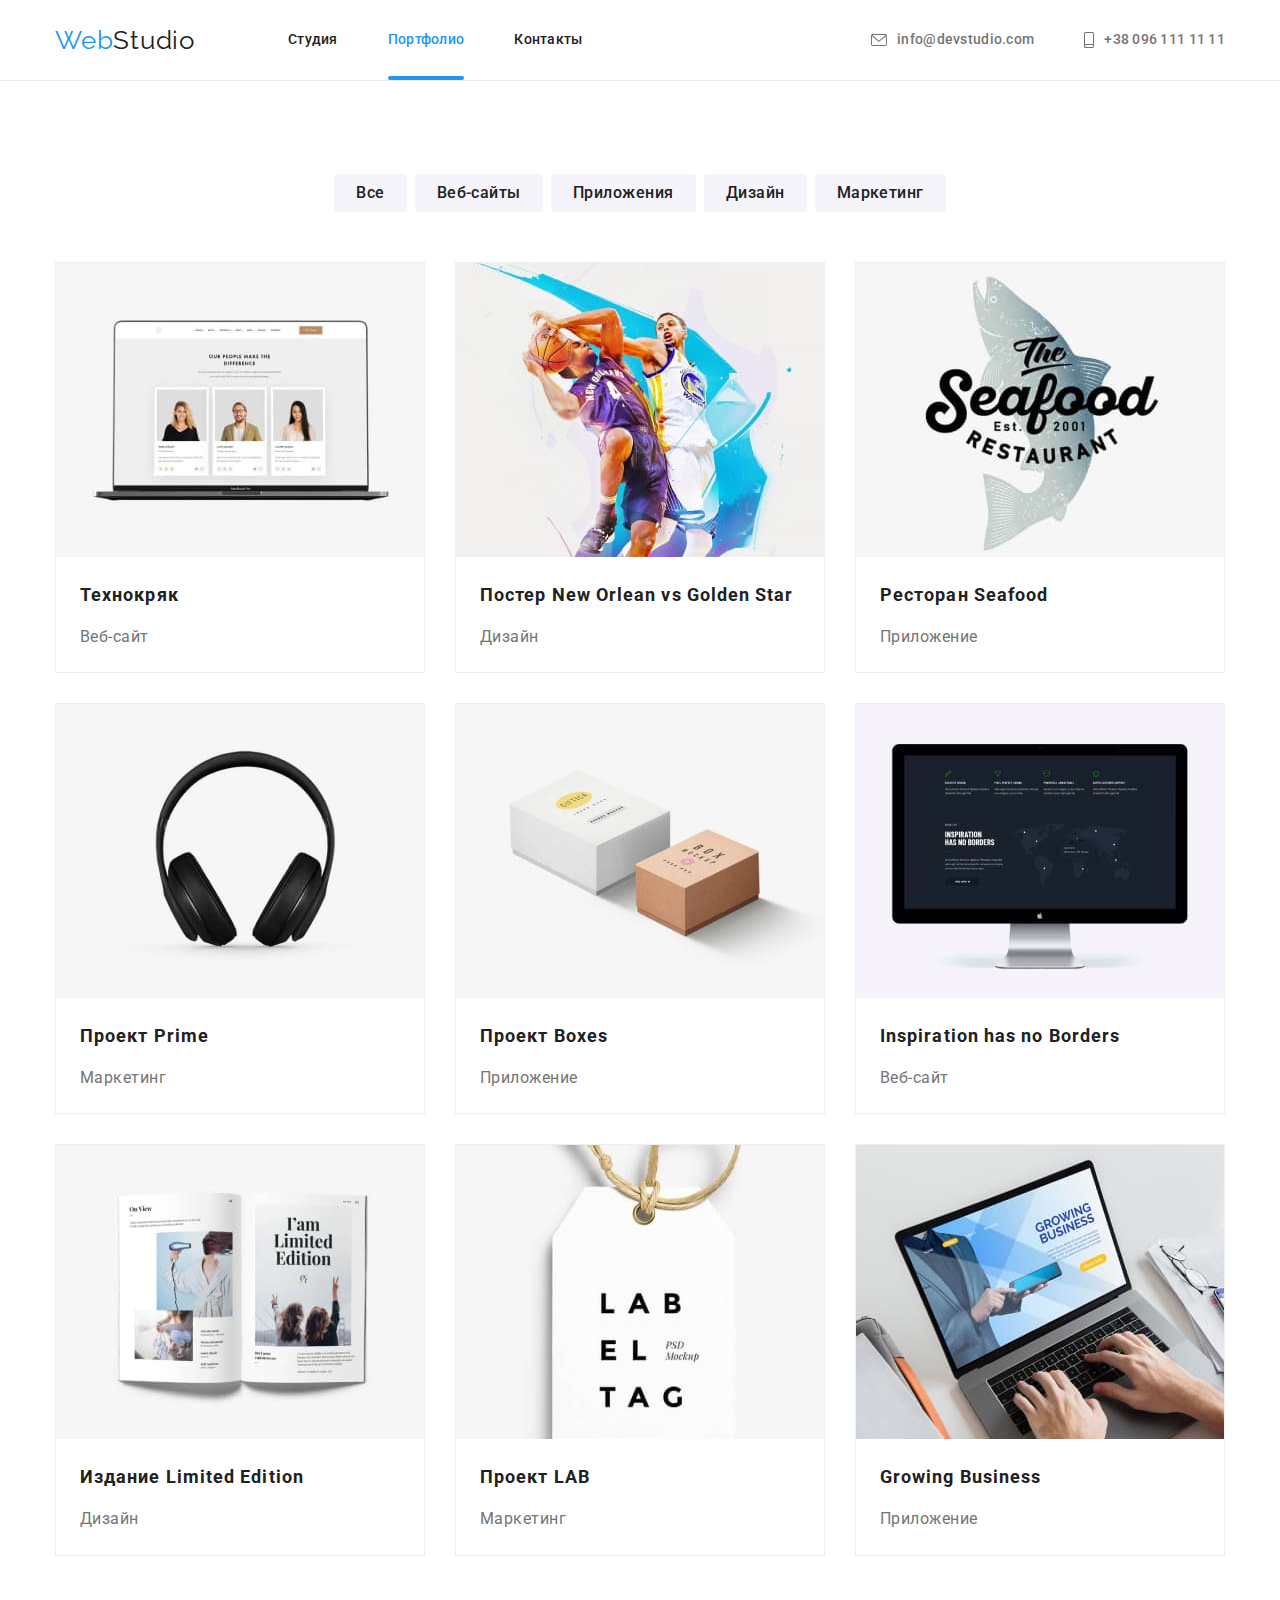
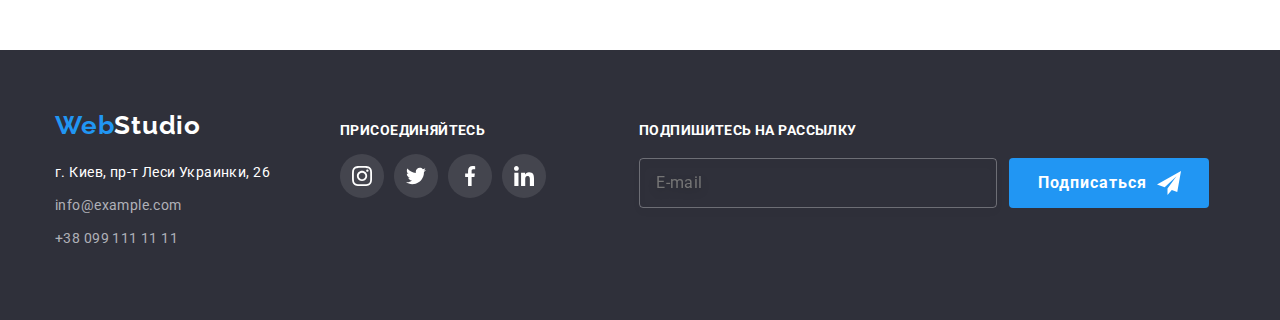
==== commit e2c3f5bc: "Рефакторинг" ====
--- a/portfolio.html
+++ b/portfolio.html
@@ -74,7 +74,7 @@
           <li class="project-list__item">
             <a href="#">
               <div class="project-list__solution">
-                <img src="./images/технокряк.jpg" alt="ноутбук" width="370" />
+                <img src="./images/tehnokrak.jpg" alt="ноутбук" width="370" />
                 <p class="project-list__text">Технокряк это современная площадка распространения коронавируса. Компании
                   используют эту платформу для цифрового
                   шпионажа и атак на защищённые сервера конкурентов.</p>
@@ -88,7 +88,7 @@
           <li class="project-list__item">
             <a href="#">
               <div class="project-list__solution">
-                <img src="./images/постерNEW.jpg" alt="баскетболисты" width="370" />
+                <img src="./images/posternew.jpg" alt="баскетболисты" width="370" />
                 <p class="project-list__text">Технокряк это современная площадка распространения коронавируса. Компании
                   используют эту платформу для цифрового
                   шпионажа и атак на защищённые сервера конкурентов.</p>
@@ -102,7 +102,7 @@
           <li class="project-list__item">
             <a href="#">
               <div class="project-list__solution">
-                <img src="./images/ресторан.jpg" alt="Рыба" width="370" />
+                <img src="./images/restoran.jpg" alt="Рыба" width="370" />
                 <p class="project-list__text">Технокряк это современная площадка распространения коронавируса. Компании
                   используют эту платформу для цифрового
                   шпионажа и атак на защищённые сервера конкурентов.</p>
@@ -116,7 +116,7 @@
           <li class="project-list__item">
             <a href="#">
               <div class="project-list__solution">
-                <img src="./images/проектPrime.jpg" alt="наушники" width="370" />
+                <img src="./images/proectprime.jpg" alt="наушники" width="370" />
                 <p class="project-list__text">Технокряк это современная площадка распространения коронавируса. Компании
                   используют эту платформу для цифрового
                   шпионажа и атак на защищённые сервера конкурентов.</p>
@@ -130,7 +130,7 @@
           <li class="project-list__item">
             <a href="#">
               <div class="project-list__solution">
-                <img src="./images/проектBoxes.jpg" alt="коробки" width="370" />
+                <img src="./images/proectboxes.jpg" alt="коробки" width="370" />
                 <p class="project-list__text">Технокряк это современная площадка распространения коронавируса. Компании
                   используют эту платформу для цифрового
                   шпионажа и атак на защищённые сервера конкурентов.</p>
@@ -158,7 +158,7 @@
           <li class="project-list__item">
             <a href="#">
               <div class="project-list__solution">
-                <img src="./images/издание.jpg" alt="журнал" width="370" />
+                <img src="./images/izdanie.jpg" alt="журнал" width="370" />
                 <p class="project-list__text">Технокряк это современная площадка распространения коронавируса. Компании
                   используют эту платформу для цифрового
                   шпионажа и атак на защищённые сервера конкурентов.</p>
@@ -172,7 +172,7 @@
           <li class="project-list__item">
             <a href="#">
               <div class="project-list__solution">
-                <img src="./images/проектLab.jpg" alt="бирка" width="370" height="294" />
+                <img src="./images/proectlab.jpg" alt="бирка" width="370" height="294" />
                 <p class="project-list__text">Технокряк это современная площадка распространения коронавируса. Компании
                   используют эту платформу для цифрового
                   шпионажа и атак на защищённые сервера конкурентов.</p>
@@ -183,7 +183,7 @@
               </div>
             </a>
           </li>
-          <li class="project-list__list__item">
+          <li class="project-list__item">
             <a href="#">
               <div class="project-list__solution">
                 <img src="./images/growing.jpg" alt="руки на клавиатуре" width="370" />
--- a/css/main.css
+++ b/css/main.css
@@ -84,17 +84,17 @@
 }
 
 .hero__button.button {
+  font-size: 16px;
+  font-weight: bold;
+  letter-spacing: 0.06em;
+  line-height: 1.9;
   display: inline-block;
   border-radius: 4px;
   border: transparent;
   padding: 10px 32px;
   font-family: Roboto;
-  font-weight: bold;
-  font-size: 16px;
-  line-height: 1.9;
   align-items: center;
   text-align: center;
-  letter-spacing: 0.06em;
   color: var(--text-title-color);
   background-color: var(--accent-color);
   cursor: pointer;
@@ -148,15 +148,15 @@
 }
 
 .buttons__primery {
+  font-size: 16px;
+  font-weight: 500;
+  letter-spacing: 0.03em;
+  line-height: 1.6;
   padding: 6px 22px;
   font-style: normal;
-  font-weight: 500;
-  font-size: 16px;
-  line-height: 1.6;
   text-align: center;
   border-radius: 4px;
   border: transparent;
-  letter-spacing: 0.03em;
   color: var(--primary-text-color);
   background-color: var(--secondary-bg-color);
   transition: color 250ms cubic-bezier(0.4, 0, 0.2, 1) background-color 250ms cubic-bezier(0.4, 0, 0.2, 1);
@@ -212,12 +212,12 @@
 }
 
 .modal__title {
+  font-size: 20px;
+  font-weight: bold;
+  letter-spacing: 0.03em;
+  line-height: 1.15;
   margin-bottom: 12px;
-  font-weight: bold;
-  font-size: 20px;
-  line-height: 23px;
-  text-align: center;
-  letter-spacing: 0.03em;
+  text-align: center;
   color: #212121;
 }
 
@@ -298,15 +298,15 @@
 
 .modal__check-text span {
   font-size: 14px;
+  letter-spacing: 0.03em;
   line-height: 1.71;
-  letter-spacing: 0.03em;
   width: 15px;
   height: 15px;
   border: 2px solid #303030;
   border-radius: 2px;
   margin-right: 5px;
   display: inline-flex;
-  align-items: centcenter;
+  align-items: center;
   justify-content: center;
   color: #757575;
 }
@@ -383,10 +383,10 @@
 }
 
 .nav__logo {
+  font-size: 26px;
+  letter-spacing: 0.03em;
+  line-height: 1.19;
   font-family: Raleway;
-  font-size: 26px;
-  line-height: 1.19;
-  letter-spacing: 0.03em;
   color: var(--accent-color);
 }
 
@@ -395,13 +395,13 @@
 }
 
 .footer__logo {
+  font-size: 26px;
+  font-weight: bold;
+  letter-spacing: 0.03em;
+  line-height: 1.19;
   display: inline-block;
   margin-bottom: 20px;
   font-family: Raleway;
-  font-weight: bold;
-  font-size: 26px;
-  line-height: 1.19;
-  letter-spacing: 0.03em;
   color: var(--accent-color);
 }
 
@@ -454,13 +454,13 @@
 }
 
 .nav__list .nav__link {
+  font-size: 14px;
+  font-weight: 500;
+  letter-spacing: 0.02em;
+  line-height: 1.14;
   display: block;
   padding-top: 32px;
   padding-bottom: 32px;
-  font-weight: 500;
-  font-size: 14px;
-  line-height: 1.14;
-  letter-spacing: 0.02em;
   color: var(--primary-text-color);
   transition: color 250ms cubic-bezier(0.4, 0, 0.2, 1);
 }
@@ -486,10 +486,10 @@
 }
 
 .nav__contacts .nav__contact {
+  font-size: 14px;
   font-weight: 500;
-  font-size: 14px;
-  line-height: 16px;
   letter-spacing: 0.02em;
+  line-height: 1.14;
   color: var(--secondory-text-color);
 }
 
@@ -528,6 +528,18 @@
   padding-bottom: 200px;
   text-align: center;
   background-color: var(--footer-bg-color);
+  color: var(--text-title-color);
+}
+
+.hero__title {
+  font-size: 44px;
+  font-weight: 900;
+  letter-spacing: 0.06em;
+  line-height: 1.36;
+  margin: 0 auto;
+  margin-bottom: 30px;
+  width: 696px;
+  text-transform: uppercase;
   color: var(--text-title-color);
 }
 
@@ -539,18 +551,6 @@
   margin-right: auto;
   margin-left: auto;
   background: linear-gradient(to right, rgba(47, 48, 58, 0.4), rgba(47, 48, 58, 0.4)), url("../images/hero.jpg");
-}
-
-.hero__title {
-  margin: 0 auto;
-  margin-bottom: 30px;
-  width: 696px;
-  font-weight: 900;
-  font-size: 44px;
-  line-height: 1.36;
-  letter-spacing: 0.06em;
-  text-transform: uppercase;
-  color: var(--text-title-color);
 }
 
 .section {
@@ -728,12 +728,12 @@
 }
 
 .clients__title {
+  font-size: 36px;
+  font-weight: bold;
+  letter-spacing: 0.03em;
+  line-height: 1.16;
   margin-bottom: 50px;
-  font-weight: bold;
-  font-size: 36px;
-  line-height: 1.16;
-  text-align: center;
-  letter-spacing: 0.03em;
+  text-align: center;
 }
 
 .clients__list {
@@ -759,8 +759,7 @@
   margin-left: 0;
 }
 
-.clients__link:hover,
-.clients__link:focus {
+.clients__link:hover, .clients__link:focus {
   fill: var(--accent-color);
   border: 1px solid var(--accent-color);
 }
@@ -822,6 +821,9 @@
 
 .aside__title,
 .footer-middle__title {
+  font-size: 14px;
+  letter-spacing: 0.03em;
+  line-height: 1.14;
   font-weight: bold;
   font-size: 14px;
   line-height: 16px;
